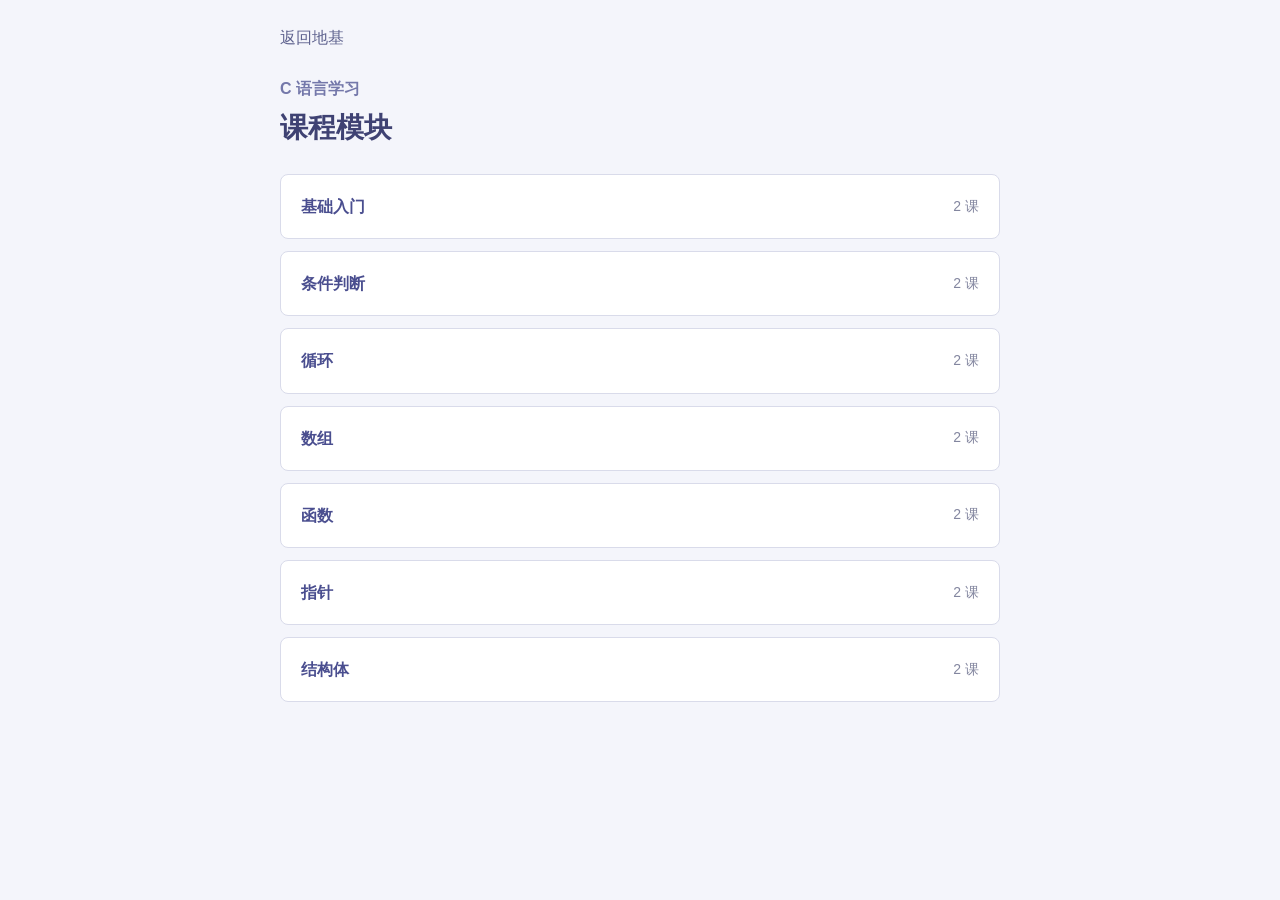
==== c.html @ ce39a5ab "学习打卡主页：C语言学习内容" ====
<!DOCTYPE html>
<html lang="zh-CN">
<head><meta charset="UTF-8"><meta name="viewport" content="width=device-width, initial-scale=1"><title>C语言学习</title><link rel="stylesheet" href="c.css"></head>
<body>
<a id="back-link" href="subject.html?name=%E5%9C%B0%E5%9F%BA">返回地基</a>
<header><p>C 语言学习</p><h1 id="page-title">课程模块</h1></header>
<main id="course-content"></main>
<script src="c-lessons.js"></script><script src="c.js"></script>
</body>
</html>
---- c.css ----
* { box-sizing: border-box; }
body { max-width: 760px; margin: 0 auto; padding: 24px 20px 48px; background: #f4f5fb; color: #33334d; font-family: "Microsoft YaHei", sans-serif; line-height: 1.7; }
#back-link { color: #5f638f; text-decoration: none; }
header p { margin: 24px 0 2px; color: #7478aa; font-weight: 600; }
h1 { margin: 0 0 22px; color: #3f4273; font-size: 28px; }
h2 { margin: 0 0 10px; color: #4a4e8f; font-size: 18px; }
#course-content { display: grid; gap: 12px; }
.course-card, .lesson-link, section { padding: 18px 20px; border: 1px solid #d9dbea; border-radius: 8px; background: #fff; }
.course-card { display: flex; justify-content: space-between; align-items: center; color: #4a4e8f; text-decoration: none; }
.course-card span { color: #83869f; font-size: 14px; }
.course-card:hover, .lesson-link:hover { border-color: #8a8dc7; background: #f0f0fa; }
.lesson-link { color: #3f4273; text-decoration: none; }
section p { margin: 0; }
pre { overflow-x: auto; margin: 0; padding: 16px; border-radius: 6px; background: #292b3e; color: #e7e8f5; }
code { font-family: Consolas, "Courier New", monospace; font-size: 14px; line-height: 1.6; }
body.dark-mode { background: #25263a; color: #e7e8f5; }
body.dark-mode h1, body.dark-mode h2 { color: #d5d6f2; }
body.dark-mode #back-link, body.dark-mode header p { color: #bfc1e8; }
body.dark-mode .course-card, body.dark-mode .lesson-link, body.dark-mode section { border-color: #505477; background: #303148; color: #e7e8f5; }
body.dark-mode .course-card:hover, body.dark-mode .lesson-link:hover { background: #3b3d5a; }
@media (max-width: 480px) { body { padding: 18px 14px 36px; } .course-card, .lesson-link, section { padding: 15px; } }
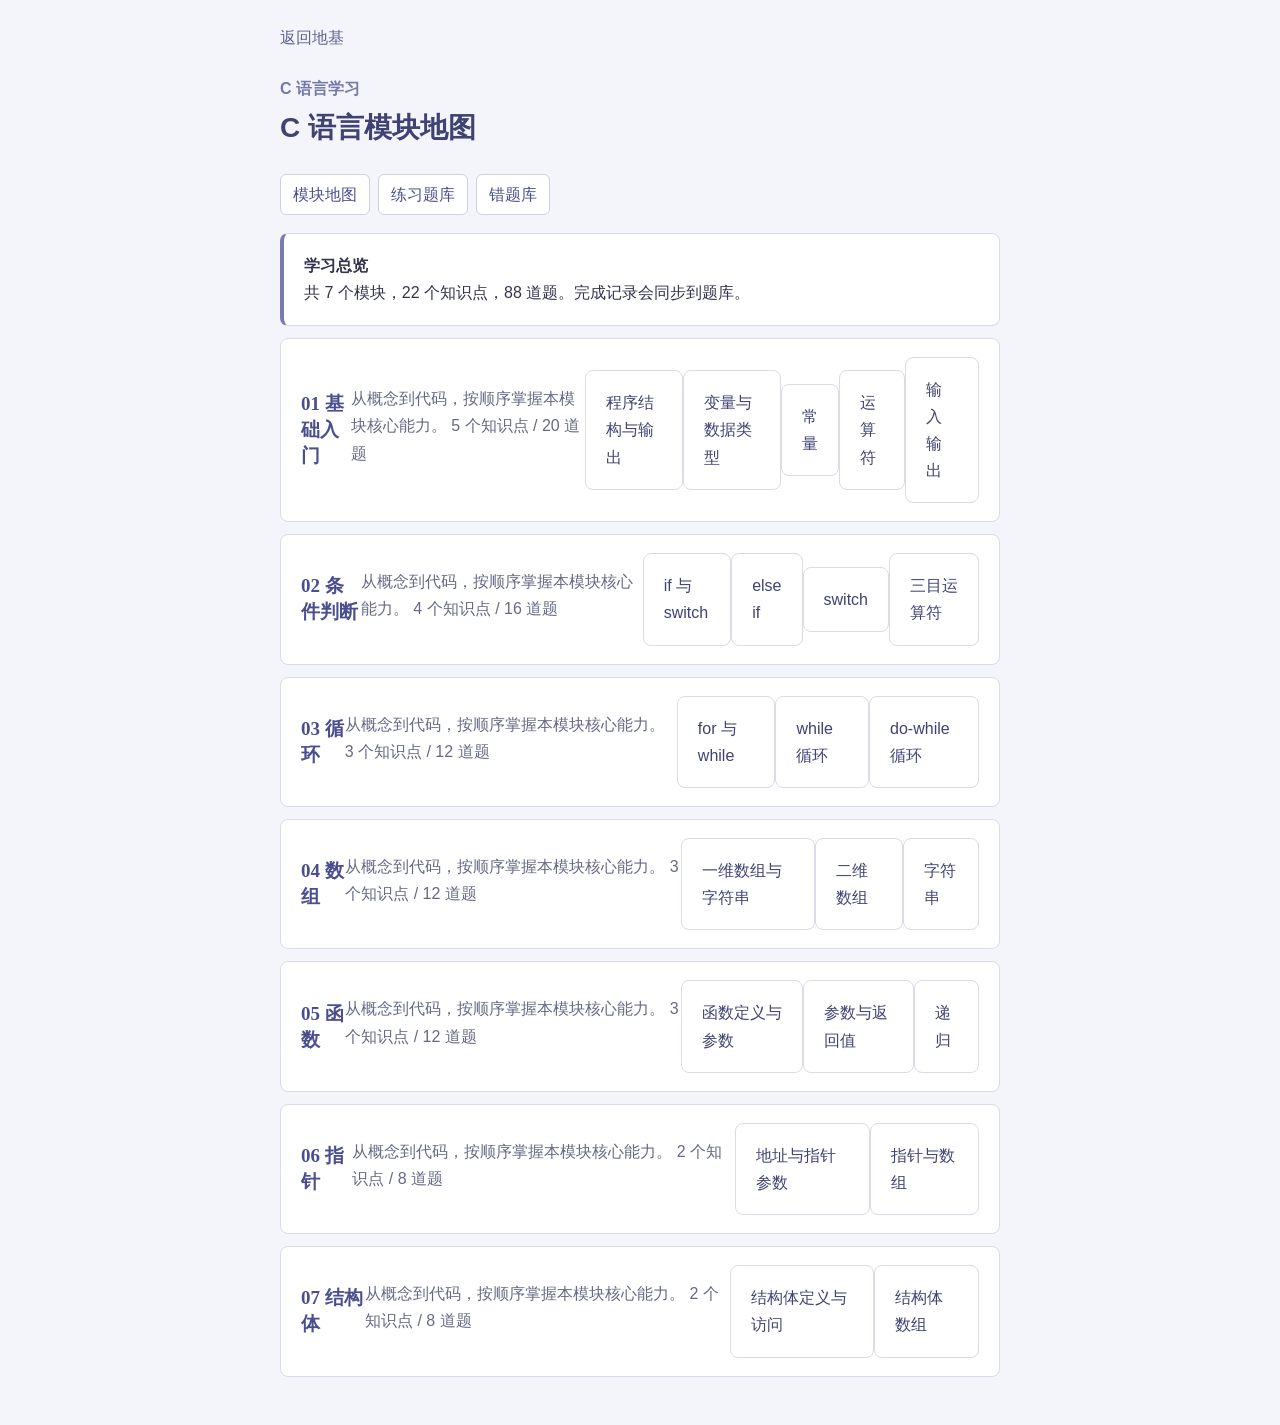
==== commit edcf0c61: "学习打卡主页：错题库按两步格式记" ====
--- a/c.html
+++ b/c.html
@@ -4,6 +4,7 @@
 <body>
 <a id="back-link" href="subject.html?name=%E5%9C%B0%E5%9F%BA">返回地基</a>
 <header><p>C 语言学习</p><h1 id="page-title">课程模块</h1></header>
+<nav class="c-nav"><a href="c.html">模块地图</a><a href="c.html?view=bank">练习题库</a><a href="c.html?view=errors">错题库</a></nav>
 <main id="course-content"></main>
 <script src="c-lessons.js"></script><script src="c.js"></script>
 </body>
--- a/c.css
+++ b/c.css
@@ -4,6 +4,24 @@
 header p { margin: 24px 0 2px; color: #7478aa; font-weight: 600; }
 h1 { margin: 0 0 22px; color: #3f4273; font-size: 28px; }
 h2 { margin: 0 0 10px; color: #4a4e8f; font-size: 18px; }
+.c-nav { display:flex; flex-wrap:wrap; gap:8px; margin: 0 0 18px; }
+.c-nav a { min-height:36px; padding:6px 12px; border:1px solid #cfd1e3; border-radius:6px; color:#4a4e8f; text-decoration:none; background:#fff; }
+.overview { border-left:4px solid #777bb0; }
+.course-card { display:block; }
+.course-card > a:first-child { display:block; color:#4a4e8f; font:600 19px Georgia,serif; text-decoration:none; }
+.course-card > p { margin:4px 0 12px; color:#666985; }
+.pitfalls { border-color:#d8aaa1; background:#fff8f6; }
+.pitfalls h2 { color:#a25d52; }
+.pitfalls p { margin:6px 0; color:#824c44; }
+.exercise button, section > button, .mistake-form button, .error-item button { min-height:36px; margin:8px 8px 0 0; padding:7px 12px; border:1px solid #777bb0; border-radius:5px; background:#ececf7; color:#454978; font:inherit; cursor:pointer; }
+.bank-search, select { min-height:38px; margin-bottom:12px; padding:7px 10px; border:1px solid #cfd1e3; border-radius:5px; background:#fff; color:#292b3e; font:inherit; }
+.bank-row { padding:10px 14px; border-bottom:1px solid #d9dbea; }
+.bank-row summary, .error-item summary { cursor:pointer; font-weight:600; color:#4a4e8f; }
+.mistake-form { display:grid; gap:10px; margin-top:12px; padding:14px; border:1px solid #d8aaa1; background:#fff8f6; }
+.mistake-form label { display:grid; gap:5px; color:#824c44; }
+.mistake-form textarea { min-height:70px; padding:8px; font:14px/1.5 Consolas,monospace; }
+.error-item { padding:12px; border-bottom:1px solid #d9dbea; }
+.error-item p { white-space:pre-line; }
 #course-content { display: grid; gap: 12px; }
 .course-card, .lesson-link, section { padding: 18px 20px; border: 1px solid #d9dbea; border-radius: 8px; background: #fff; }
 .course-card { display: flex; justify-content: space-between; align-items: center; color: #4a4e8f; text-decoration: none; }
@@ -13,9 +31,30 @@
 section p { margin: 0; }
 pre { overflow-x: auto; margin: 0; padding: 16px; border-radius: 6px; background: #292b3e; color: #e7e8f5; }
 code { font-family: Consolas, "Courier New", monospace; font-size: 14px; line-height: 1.6; }
+.example, .exercise { min-width: 0; }
+.exercise { margin-top: 12px; padding: 16px; border: 1px solid #e0e1ef; border-radius: 6px; background: #fafaff; }
+.exercise h3 { margin: 0 0 6px; color: #555a91; font-size: 16px; }
+.exercise p { margin: 0 0 12px; }
+.answer-box { display: block; width: 100%; min-height: 110px; resize: vertical; padding: 12px; border: 1px solid #cfd1e3; border-radius: 5px; background: #fff; color: #292b3e; font: 14px/1.6 Consolas, "Courier New", monospace; }
+.check-answer { margin-top: 10px; padding: 8px 14px; border: 1px solid #777bb0; border-radius: 5px; background: #ececf7; color: #454978; font: inherit; cursor: pointer; }
+.check-answer:hover { background: #dedff1; }
+.check-answer:disabled { cursor: default; opacity: .75; }
+.answer-reveal { margin-top: 12px; padding: 12px; border-left: 3px solid #777bb0; background: #f0f0fa; }
+.answer-reveal[hidden] { display: none; }
+.answer-reveal pre { white-space: pre-wrap; overflow-wrap: anywhere; }
+.answer-reveal p { margin: 10px 0 0; }
 body.dark-mode { background: #25263a; color: #e7e8f5; }
 body.dark-mode h1, body.dark-mode h2 { color: #d5d6f2; }
 body.dark-mode #back-link, body.dark-mode header p { color: #bfc1e8; }
 body.dark-mode .course-card, body.dark-mode .lesson-link, body.dark-mode section { border-color: #505477; background: #303148; color: #e7e8f5; }
 body.dark-mode .course-card:hover, body.dark-mode .lesson-link:hover { background: #3b3d5a; }
+body.dark-mode .exercise { border-color: #505477; background: #2b2d43; }
+body.dark-mode .exercise h3 { color: #d5d6f2; }
+body.dark-mode .answer-box { border-color: #666a91; background: #222437; color: #f0f0fa; }
+body.dark-mode .check-answer { border-color: #9599cf; background: #414365; color: #f0f0fa; }
+body.dark-mode .check-answer:hover, body.dark-mode .answer-reveal { background: #393b59; }
+body.dark-mode .c-nav a, body.dark-mode .bank-search, body.dark-mode select { border-color:#666a91; background:#303148; color:#f0f0fa; }
+body.dark-mode .course-card > a:first-child, body.dark-mode .c-nav a, body.dark-mode .bank-row summary, body.dark-mode .error-item summary { color:#d5d6f2; }
+body.dark-mode .pitfalls, body.dark-mode .mistake-form { border-color:#8b5f59; background:#3b2d32; }
+body.dark-mode .pitfalls p, body.dark-mode .mistake-form label { color:#efb8ad; }
 @media (max-width: 480px) { body { padding: 18px 14px 36px; } .course-card, .lesson-link, section { padding: 15px; } }
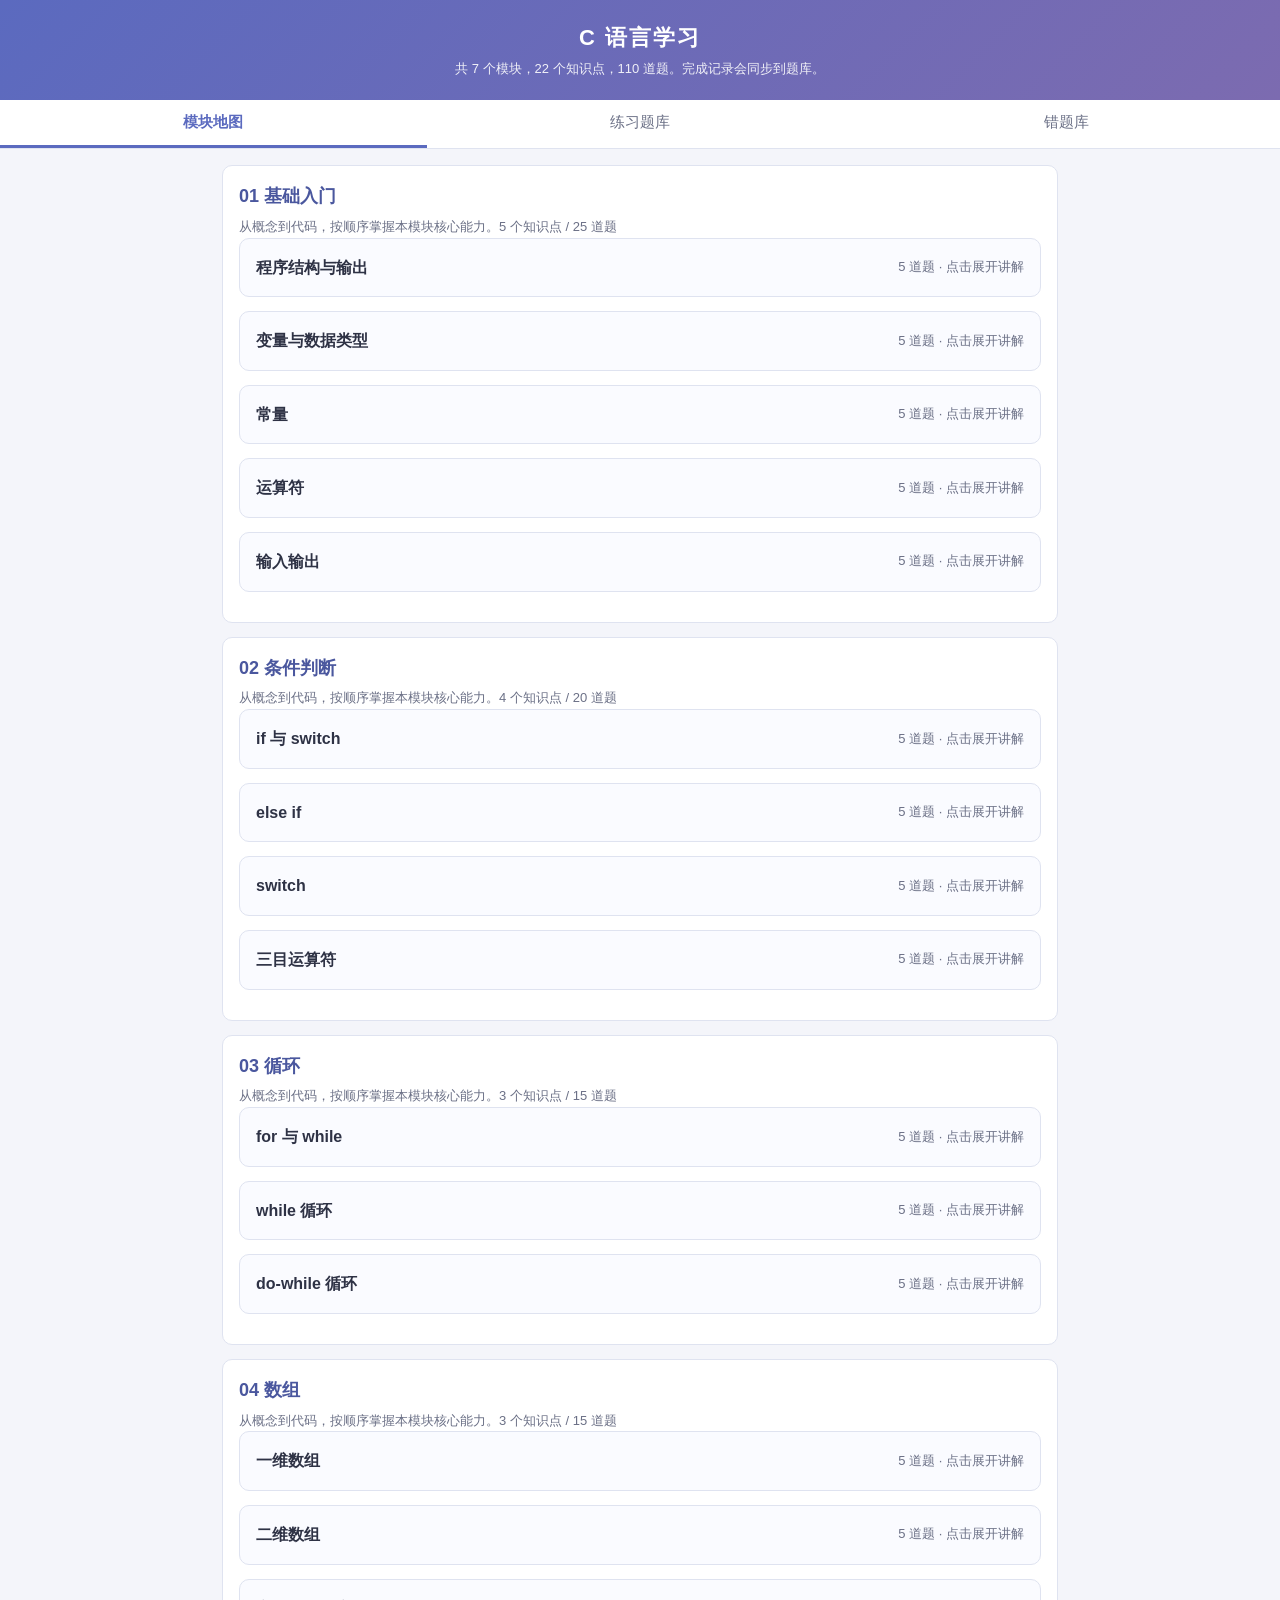
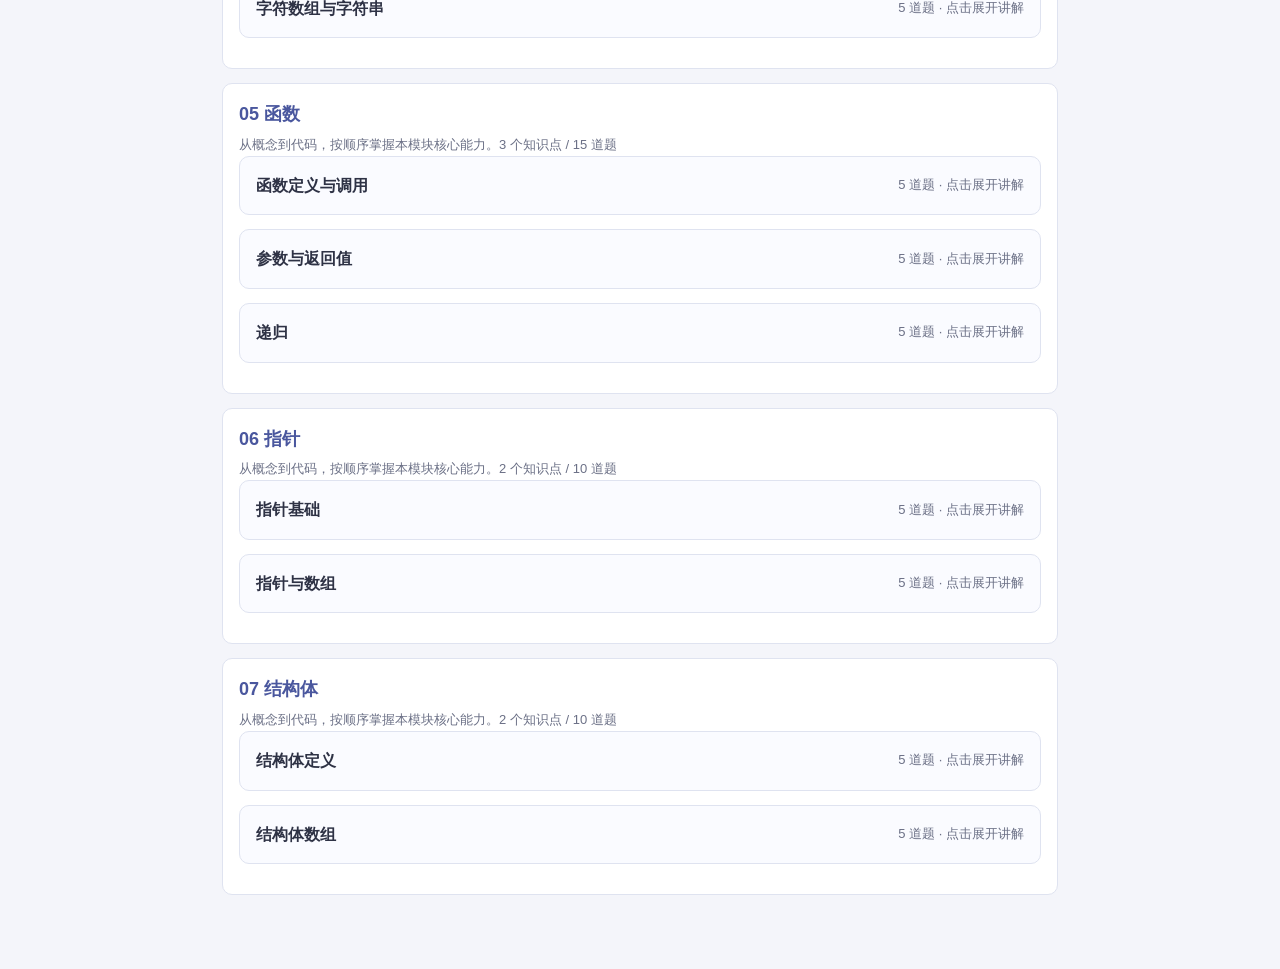
==== commit a1ea251c: "学习打卡主页：C语言学习页完整版（110道题）" ====
--- a/c.html
+++ b/c.html
@@ -1,11 +1,395 @@
 <!DOCTYPE html>
 <html lang="zh-CN">
-<head><meta charset="UTF-8"><meta name="viewport" content="width=device-width, initial-scale=1"><title>C语言学习</title><link rel="stylesheet" href="c.css"></head>
+<head>
+<meta charset="UTF-8">
+<meta name="viewport" content="width=device-width, initial-scale=1.0">
+<title>C 语言学习</title>
+<script src="c-lessons.js"></script>
+<style>
+  :root {
+    --primary: #5b6abf;
+    --primary-dark: #4a579e;
+    --primary-light: #e8eaf6;
+    --accent: #7c6bb0;
+    --bg: #f4f5fa;
+    --card: #ffffff;
+    --border: #dfe3f0;
+    --text: #2e3245;
+    --muted: #6b7086;
+    --green: #3f8f6b;
+    --amber: #b07f2e;
+    --red: #b05252;
+  }
+  * { box-sizing: border-box; margin: 0; padding: 0; }
+  body { font-family: -apple-system, "PingFang SC", "Microsoft YaHei", sans-serif; background: var(--bg); color: var(--text); line-height: 1.6; }
+  header { background: linear-gradient(135deg, #5b6abf, #7c6bb0); color: #fff; padding: 20px 16px; text-align: center; }
+  header h1 { font-size: 22px; letter-spacing: 2px; }
+  header p { font-size: 13px; opacity: 0.9; margin-top: 4px; }
+  nav.tabs { display: flex; background: var(--card); border-bottom: 1px solid var(--border); position: sticky; top: 0; z-index: 10; }
+  nav.tabs button { flex: 1; padding: 13px 4px; border: none; background: none; font-size: 15px; color: var(--muted); cursor: pointer; border-bottom: 3px solid transparent; }
+  nav.tabs button.active { color: var(--primary); border-bottom-color: var(--primary); font-weight: bold; }
+  main { max-width: 860px; margin: 0 auto; padding: 16px 12px 60px; }
+  .card { background: var(--card); border: 1px solid var(--border); border-radius: 10px; padding: 16px; margin-bottom: 14px; }
+  .card h2 { font-size: 18px; color: var(--primary-dark); margin-bottom: 6px; }
+  .card h3 { font-size: 16px; margin: 12px 0 6px; color: var(--text); }
+  .muted { color: var(--muted); font-size: 13px; }
+  .badge { display: inline-block; font-size: 12px; padding: 2px 8px; border-radius: 20px; margin-right: 6px; }
+  .badge.basic { background: #e3f2e9; color: var(--green); }
+  .badge.mid { background: #fbf1dd; color: var(--amber); }
+  .badge.hard { background: #fbe7e7; color: var(--red); }
+  .badge.src { background: var(--primary-light); color: var(--primary-dark); }
+  .badge.topic { background: #ede9f7; color: var(--accent); }
+  .btn { display: inline-block; padding: 8px 16px; border-radius: 8px; border: 1px solid var(--primary); background: var(--primary); color: #fff; font-size: 14px; cursor: pointer; margin: 4px 6px 4px 0; }
+  .btn:hover { background: var(--primary-dark); }
+  .btn.ghost { background: #fff; color: var(--primary); }
+  .btn.ghost:hover { background: var(--primary-light); }
+  .btn.danger { background: #fff; color: var(--red); border-color: var(--red); }
+  .btn.small { padding: 5px 10px; font-size: 13px; }
+  pre { background: #2e3245; color: #e8eaf6; padding: 12px; border-radius: 8px; overflow-x: auto; font-size: 13px; line-height: 1.5; margin: 8px 0; white-space: pre-wrap; word-break: break-word; }
+  pre.light { background: #f0f1f8; color: #2e3245; border: 1px solid var(--border); }
+  textarea { width: 100%; min-height: 110px; padding: 10px; border: 1px solid var(--border); border-radius: 8px; font-family: monospace; font-size: 13px; resize: vertical; }
+  input[type="text"], select { width: 100%; padding: 9px 10px; border: 1px solid var(--border); border-radius: 8px; font-size: 14px; margin: 4px 0 10px; }
+  label { font-size: 13px; color: var(--muted); display: block; margin-top: 8px; }
+  label b { color: var(--red); }
+  .toolbar { display: flex; flex-wrap: wrap; gap: 8px; margin-bottom: 14px; }
+  .toolbar select, .toolbar input[type="text"] { flex: 1; min-width: 120px; margin: 0; }
+  .topic-head { cursor: pointer; display: flex; justify-content: space-between; align-items: center; }
+  .topic-head:hover { color: var(--primary); }
+  .explain-sec { border-left: 3px solid var(--primary-light); padding: 4px 0 4px 12px; margin: 10px 0; }
+  .explain-sec h4 { font-size: 15px; color: var(--primary-dark); margin-bottom: 4px; }
+  .pitfall { background: #fdf6ec; border: 1px solid #f0dfbd; border-radius: 8px; padding: 10px; margin: 8px 0; }
+  .pitfall .note { font-size: 13px; color: #8a6d1f; margin-top: 6px; }
+  .answer-box { display: none; margin-top: 10px; }
+  .answer-box.open { display: block; }
+  .done-mark { color: var(--green); font-weight: bold; font-size: 13px; }
+  .modal-bg { position: fixed; inset: 0; background: rgba(30, 32, 50, 0.5); display: none; align-items: flex-start; justify-content: center; z-index: 50; overflow-y: auto; padding: 20px 10px; }
+  .modal-bg.open { display: flex; }
+  .modal { background: #fff; border-radius: 12px; padding: 20px; width: 100%; max-width: 640px; }
+  .modal h2 { font-size: 18px; margin-bottom: 10px; }
+  .stat { display: inline-block; background: var(--primary-light); color: var(--primary-dark); border-radius: 8px; padding: 6px 12px; font-size: 13px; margin: 0 6px 8px 0; }
+  details { margin: 8px 0; }
+  details summary { cursor: pointer; color: var(--primary); font-size: 14px; }
+  @media (max-width: 600px) {
+    header h1 { font-size: 19px; }
+    .card { padding: 12px; }
+    pre { font-size: 12px; }
+  }
+</style>
+</head>
 <body>
-<a id="back-link" href="subject.html?name=%E5%9C%B0%E5%9F%BA">返回地基</a>
-<header><p>C 语言学习</p><h1 id="page-title">课程模块</h1></header>
-<nav class="c-nav"><a href="c.html">模块地图</a><a href="c.html?view=bank">练习题库</a><a href="c.html?view=errors">错题库</a></nav>
-<main id="course-content"></main>
-<script src="c-lessons.js"></script><script src="c.js"></script>
+<header>
+  <h1>C 语言学习</h1>
+  <p id="overview"></p>
+</header>
+<nav class="tabs">
+  <button id="tab-map" class="active" onclick="switchTab('map')">模块地图</button>
+  <button id="tab-bank" onclick="switchTab('bank')">练习题库</button>
+  <button id="tab-errors" onclick="switchTab('errors')">错题库 <span id="err-count"></span></button>
+</nav>
+<main>
+  <section id="view-map"></section>
+  <section id="view-bank" style="display:none"></section>
+  <section id="view-errors" style="display:none"></section>
+</main>
+
+<div class="modal-bg" id="modal-bg">
+  <div class="modal" id="modal-box"></div>
+</div>
+
+<script>
+var DATA = window.C_LESSONS;
+var PROGRESS_KEY = "c-progress";
+var MISTAKES_KEY = "c-mistakes";
+
+function esc(s) {
+  return String(s == null ? "" : s).replace(/&/g, "&amp;").replace(/</g, "&lt;").replace(/>/g, "&gt;");
+}
+function loadProgress() {
+  try { return JSON.parse(localStorage.getItem(PROGRESS_KEY)) || {}; } catch (e) { return {}; }
+}
+function saveProgress(p) { localStorage.setItem(PROGRESS_KEY, JSON.stringify(p)); }
+function loadMistakes() {
+  try {
+    var raw = localStorage.getItem(MISTAKES_KEY);
+    if (raw) return JSON.parse(raw);
+  } catch (e) {}
+  var seed = JSON.parse(JSON.stringify(DATA.mistakes));
+  localStorage.setItem(MISTAKES_KEY, JSON.stringify(seed));
+  return seed;
+}
+function saveMistakes(list) { localStorage.setItem(MISTAKES_KEY, JSON.stringify(list)); }
+function levelBadge(level) {
+  var cls = level === "基础" ? "basic" : level === "进阶" ? "mid" : "hard";
+  return '<span class="badge ' + cls + '">' + esc(level) + '</span>';
+}
+function findTopic(topicId) {
+  for (var i = 0; i < DATA.modules.length; i++) {
+    var m = DATA.modules[i];
+    for (var j = 0; j < m.topics.length; j++) {
+      if (m.topics[j].id === topicId) return { module: m, topic: m.topics[j] };
+    }
+  }
+  return null;
+}
+function switchTab(tab) {
+  ["map", "bank", "errors"].forEach(function (t) {
+    document.getElementById("tab-" + t).classList.toggle("active", t === tab);
+    document.getElementById("view-" + t).style.display = t === tab ? "" : "none";
+  });
+  if (tab === "map") renderMap();
+  if (tab === "bank") renderBank();
+  if (tab === "errors") renderMistakes();
+}
+
+/* ---------- 模块地图 ---------- */
+function renderMap() {
+  var totalTopics = 0, totalProbs = 0;
+  DATA.modules.forEach(function (m) { totalTopics += m.topics.length; m.topics.forEach(function (t) { totalProbs += t.problems.length; }); });
+  document.getElementById("overview").textContent = "共 " + DATA.modules.length + " 个模块，" + totalTopics + " 个知识点，" + totalProbs + " 道题。完成记录会同步到题库。";
+  var html = "";
+  DATA.modules.forEach(function (m) {
+    html += '<div class="card"><h2>' + esc(m.num) + " " + esc(m.title) + '</h2><p class="muted">' + esc(m.desc) + "</p>";
+    m.topics.forEach(function (t) {
+      html += '<div class="card" style="background:#fafbff"><div class="topic-head" onclick="toggleTopic(\'' + t.id + '\')"><b>' + esc(t.title) + '</b><span class="muted">' + t.problems.length + ' 道题 · 点击展开讲解</span></div>';
+      html += '<div id="topic-' + t.id + '" style="display:none">';
+      html += "<h3>详细讲解</h3>";
+      t.explain.forEach(function (s) {
+        html += '<div class="explain-sec"><h4>' + esc(s.h) + "</h4><p>" + esc(s.b) + "</p>";
+        if (s.code) html += "<pre>" + esc(s.code) + "</pre>";
+        html += "</div>";
+      });
+      html += "<h3>易错点</h3>";
+      t.pitfalls.forEach(function (p) {
+        html += '<div class="pitfall"><div class="muted">错的写法</div><pre class="light">' + esc(p.wrong) + '</pre><div class="muted">对的写法</div><pre class="light">' + esc(p.correct) + '</pre><div class="note">' + esc(p.note) + "</div></div>";
+      });
+      html += "<h3>经典例题：" + esc(t.example.title) + "</h3><pre>" + esc(t.example.code) + "</pre><p>" + esc(t.example.analysis) + "</p>";
+      html += '<button class="btn" onclick="goToBank(\'' + t.id + '\')">去做这节的 5 道题</button>';
+      html += "</div></div>";
+    });
+    html += "</div>";
+  });
+  document.getElementById("view-map").innerHTML = html;
+}
+function toggleTopic(topicId) {
+  var el = document.getElementById("topic-" + topicId);
+  if (el) el.style.display = el.style.display === "none" ? "" : "none";
+}
+function goToBank(topicId) {
+  bankFilter.topic = topicId;
+  switchTab("bank");
+  var sel = document.getElementById("bank-topic");
+  if (sel) sel.value = topicId;
+  renderBank();
+}
+
+/* ---------- 练习题库 ---------- */
+var bankFilter = { topic: "all", level: "all", keyword: "" };
+function renderBank() {
+  var progress = loadProgress();
+  var html = '<div class="toolbar">'
+    + '<select id="bank-topic" onchange="bankFilter.topic=this.value;renderBank()"><option value="all">全部知识点</option>';
+  DATA.modules.forEach(function (m) {
+    m.topics.forEach(function (t) {
+      html += '<option value="' + t.id + '"' + (bankFilter.topic === t.id ? " selected" : "") + ">" + esc(m.title) + " · " + esc(t.title) + "</option>";
+    });
+  });
+  html += '</select>'
+    + '<select onchange="bankFilter.level=this.value;renderBank()">'
+    + '<option value="all"' + (bankFilter.level === "all" ? " selected" : "") + '>全部难度</option>'
+    + '<option value="基础"' + (bankFilter.level === "基础" ? " selected" : "") + '>基础</option>'
+    + '<option value="进阶"' + (bankFilter.level === "进阶" ? " selected" : "") + '>进阶</option>'
+    + '<option value="难题"' + (bankFilter.level === "难题" ? " selected" : "") + '>难题</option>'
+    + '</select>'
+    + '<input type="text" placeholder="按标题搜索" value="' + esc(bankFilter.keyword) + '" oninput="bankFilter.keyword=this.value;renderBankList()"></div>';
+  html += '<div id="bank-list"></div>';
+  document.getElementById("view-bank").innerHTML = html;
+  renderBankList();
+}
+function renderBankList() {
+  var progress = loadProgress();
+  var html = "";
+  var shown = 0;
+  DATA.modules.forEach(function (m) {
+    m.topics.forEach(function (t) {
+      if (bankFilter.topic !== "all" && bankFilter.topic !== t.id) return;
+      var list = t.problems.filter(function (p) {
+        if (bankFilter.level !== "all" && p.level !== bankFilter.level) return false;
+        if (bankFilter.keyword && p.title.indexOf(bankFilter.keyword) === -1 && p.statement.indexOf(bankFilter.keyword) === -1) return false;
+        return true;
+      });
+      if (!list.length) return;
+      html += '<div class="card"><h2>' + esc(m.title) + " · " + esc(t.title) + "</h2>";
+      html += '<button class="btn ghost small" onclick="toggleTopicBank(\'' + t.id + '\')">查看本节讲解 / 易错点 / 例题</button>';
+      html += '<div id="bank-topic-' + t.id + '" style="display:none">';
+      t.explain.forEach(function (s) {
+        html += '<div class="explain-sec"><h4>' + esc(s.h) + "</h4><p>" + esc(s.b) + "</p>";
+        if (s.code) html += "<pre>" + esc(s.code) + "</pre>";
+        html += "</div>";
+      });
+      html += "<h3>易错点</h3>";
+      t.pitfalls.forEach(function (p) {
+        html += '<div class="pitfall"><div class="muted">错的写法</div><pre class="light">' + esc(p.wrong) + '</pre><div class="muted">对的写法</div><pre class="light">' + esc(p.correct) + '</pre><div class="note">' + esc(p.note) + "</div></div>";
+      });
+      html += "<h3>经典例题：" + esc(t.example.title) + "</h3><pre>" + esc(t.example.code) + "</pre><p>" + esc(t.example.analysis) + "</p></div>";
+      list.forEach(function (p) {
+        shown++;
+        var done = progress[p.id] === "correct";
+        html += '<div class="card" style="background:#fafbff"><div><b>' + esc(p.title) + "</b> " + levelBadge(p.level) + '<span class="badge src">' + esc(p.source) + "</span>" + (done ? ' <span class="done-mark">✓ 已做对</span>' : "") + "</div>";
+        html += "<p><b>题面：</b>" + esc(p.statement) + "</p>";
+        html += '<p class="muted">输入说明：' + esc(p.input) + "<br>输出说明：" + esc(p.output) + "</p>";
+        html += "<p><b>输入/输出示例：</b></p><pre class=\"light\">示例输入：" + esc(p.sampleIn) + "\n示例输出：" + esc(p.sampleOut) + "</pre>";
+        html += "<details><summary>思路提示（点开显示）</summary><p>" + esc(p.hint) + "</p></details>";
+        html += '<label>在这里写代码…</label><textarea id="ans-' + p.id + '" placeholder="在这里写代码…"></textarea>';
+        html += '<button class="btn" onclick="toggleAnswer(\'' + p.id + '\')">自查</button>';
+        html += '<button class="btn ghost" onclick="markCorrect(\'' + p.id + '\')">我做对了</button>';
+        html += '<button class="btn danger" onclick="openMistakeForm(\'' + p.id + '\')">我做错了，记入错题库</button>';
+        html += '<div class="answer-box" id="answer-' + p.id + '"><h3>参考答案</h3><pre>' + esc(p.answer) + "</pre><h3>解析</h3><p>" + esc(p.analysis) + "</p></div>";
+        html += "</div>";
+      });
+      html += "</div>";
+    });
+  });
+  if (!shown) html = '<div class="card"><p class="muted">没有符合条件的题目，换个筛选试试。</p></div>';
+  var listEl = document.getElementById("bank-list");
+  if (listEl) listEl.innerHTML = html;
+}
+function toggleTopicBank(topicId) {
+  var el = document.getElementById("bank-topic-" + topicId);
+  if (el) el.style.display = el.style.display === "none" ? "" : "none";
+}
+function toggleAnswer(pid) {
+  var el = document.getElementById("answer-" + pid);
+  if (el) el.classList.toggle("open");
+}
+function markCorrect(pid) {
+  var p = loadProgress();
+  p[pid] = "correct";
+  saveProgress(p);
+  renderBankList();
+}
+function openMistakeForm(pid) {
+  var found = null, topicTitle = "";
+  DATA.modules.forEach(function (m) {
+    m.topics.forEach(function (t) {
+      t.problems.forEach(function (p) {
+        if (p.id === pid) { found = p; topicTitle = m.title + " · " + t.title; }
+      });
+    });
+  });
+  if (!found) return;
+  var myCode = "";
+  var ta = document.getElementById("ans-" + pid);
+  if (ta) myCode = ta.value;
+  openMistakeModal({
+    title: found.title,
+    topic: topicTitle,
+    error: "", understanding: "", detail: "",
+    myCode: myCode,
+    correctCode: found.answer
+  });
+}
+
+/* ---------- 错题库 ---------- */
+var mistakeFilter = "all";
+function renderMistakes() {
+  var list = loadMistakes();
+  var todo = list.filter(function (m) { return m.status !== "已掌握"; }).length;
+  document.getElementById("err-count").textContent = todo ? "(" + todo + ")" : "";
+  var html = '<div class="toolbar">'
+    + '<select onchange="mistakeFilter=this.value;renderMistakes()">'
+    + '<option value="all"' + (mistakeFilter === "all" ? " selected" : "") + '>全部</option>'
+    + '<option value="todo"' + (mistakeFilter === "todo" ? " selected" : "") + '>待复习</option>'
+    + '<option value="done"' + (mistakeFilter === "done" ? " selected" : "") + '>已掌握</option>'
+    + '</select>'
+    + '<button class="btn" onclick="openMistakeModal(null)">手动添加错题</button></div>';
+  var shown = 0;
+  list.forEach(function (m) {
+    if (mistakeFilter === "todo" && m.status === "已掌握") return;
+    if (mistakeFilter === "done" && m.status !== "已掌握") return;
+    shown++;
+    html += '<div class="card"><div class="topic-head" onclick="toggleMistake(\'' + m.id + '\')"><b>' + esc(m.title) + "</b><span class=\"muted\">" + esc(m.topic || "") + " · " + esc(m.date || "") + " · " + (m.status === "已掌握" ? "已掌握" : "待复习") + "</span></div>";
+    html += '<div id="mistake-' + m.id + '" style="display:none">';
+    html += "<p><b>错误本身：</b>" + esc(m.error) + "</p>";
+    html += "<p><b>背后没理解：</b>" + esc(m.understanding) + "</p>";
+    html += "<p><b>详细解析：</b>" + esc(m.detail) + "</p>";
+    html += '<h3>自己初次写的代码</h3><pre>' + esc(m.myCode) + "</pre>";
+    html += '<h3>完全正确的代码</h3><pre>' + esc(m.correctCode) + "</pre>";
+    html += '<button class="btn ghost small" onclick="markMastered(\'' + m.id + '\')">标为已掌握</button>';
+    html += '<button class="btn danger small" onclick="deleteMistake(\'' + m.id + '\')">删除</button>';
+    html += "</div></div>";
+  });
+  if (!shown) html += '<div class="card"><p class="muted">这里没有错题。做错题时点“我做错了，记入错题库”，或者点“手动添加错题”。</p></div>';
+  document.getElementById("view-errors").innerHTML = html;
+}
+function toggleMistake(id) {
+  var el = document.getElementById("mistake-" + id);
+  if (el) el.style.display = el.style.display === "none" ? "" : "none";
+}
+function markMastered(id) {
+  var list = loadMistakes();
+  list.forEach(function (m) { if (m.id === id) m.status = "已掌握"; });
+  saveMistakes(list);
+  renderMistakes();
+}
+function deleteMistake(id) {
+  if (!confirm("确定删除这道错题吗？")) return;
+  var list = loadMistakes().filter(function (m) { return m.id !== id; });
+  saveMistakes(list);
+  renderMistakes();
+}
+function openMistakeModal(prefill) {
+  var d = prefill || { title: "", topic: "", error: "", understanding: "", detail: "", myCode: "", correctCode: "" };
+  var html = "<h2>" + (prefill ? "记入错题库" : "手动添加错题") + "</h2>"
+    + '<p class="muted">三项分析加两段代码都要填，缺一项不能保存。以后每道新错题都按这个格式记。</p>'
+    + '<label>题目 <b>*</b></label><input type="text" id="mf-title" value="' + esc(d.title) + '">'
+    + '<label>所属知识点</label><input type="text" id="mf-topic" value="' + esc(d.topic) + '" placeholder="如：循环">'
+    + '<label>错误本身 <b>*</b></label><textarea id="mf-error" style="min-height:60px">' + esc(d.error) + "</textarea>"
+    + '<label>背后没理解什么 <b>*</b></label><textarea id="mf-understanding" style="min-height:60px">' + esc(d.understanding) + "</textarea>"
+    + '<label>详细解析 <b>*</b></label><textarea id="mf-detail" style="min-height:80px">' + esc(d.detail) + "</textarea>"
+    + '<label>自己初次写的代码 <b>*</b></label><textarea id="mf-mycode">' + esc(d.myCode) + "</textarea>"
+    + '<label>完全正确的代码 <b>*</b></label><textarea id="mf-correct">' + esc(d.correctCode) + "</textarea>"
+    + '<p class="muted" id="mf-tip"></p>'
+    + '<button class="btn" onclick="saveMistakeForm()">保存到错题库</button>'
+    + '<button class="btn ghost" onclick="closeModal()">取消</button>';
+  document.getElementById("modal-box").innerHTML = html;
+  document.getElementById("modal-bg").classList.add("open");
+}
+function saveMistakeForm() {
+  var v = function (id) { return document.getElementById(id).value.trim(); };
+  var title = v("mf-title"), topic = v("mf-topic"), error = v("mf-error"),
+      understanding = v("mf-understanding"), detail = v("mf-detail"),
+      myCode = v("mf-mycode"), correctCode = v("mf-correct");
+  var missing = [];
+  if (!title) missing.push("题目");
+  if (!error) missing.push("错误本身");
+  if (!understanding) missing.push("背后没理解什么");
+  if (!detail) missing.push("详细解析");
+  if (!myCode) missing.push("自己初次写的代码");
+  if (!correctCode) missing.push("完全正确的代码");
+  if (missing.length) {
+    document.getElementById("mf-tip").textContent = "还缺这些没填：" + missing.join("、") + "，填完才能保存。";
+    return;
+  }
+  var list = loadMistakes();
+  list.unshift({
+    id: "user-" + Date.now(),
+    title: title, topic: topic || "手动添加",
+    date: new Date().toISOString().slice(0, 10),
+    status: "待复习",
+    error: error, understanding: understanding, detail: detail,
+    myCode: myCode, correctCode: correctCode
+  });
+  saveMistakes(list);
+  closeModal();
+  switchTab("errors");
+}
+function closeModal() { document.getElementById("modal-bg").classList.remove("open"); }
+document.getElementById("modal-bg").addEventListener("click", function (e) {
+  if (e.target === this) closeModal();
+});
+
+/* ---------- 初始化 ---------- */
+renderMap();
+</script>
 </body>
 </html>
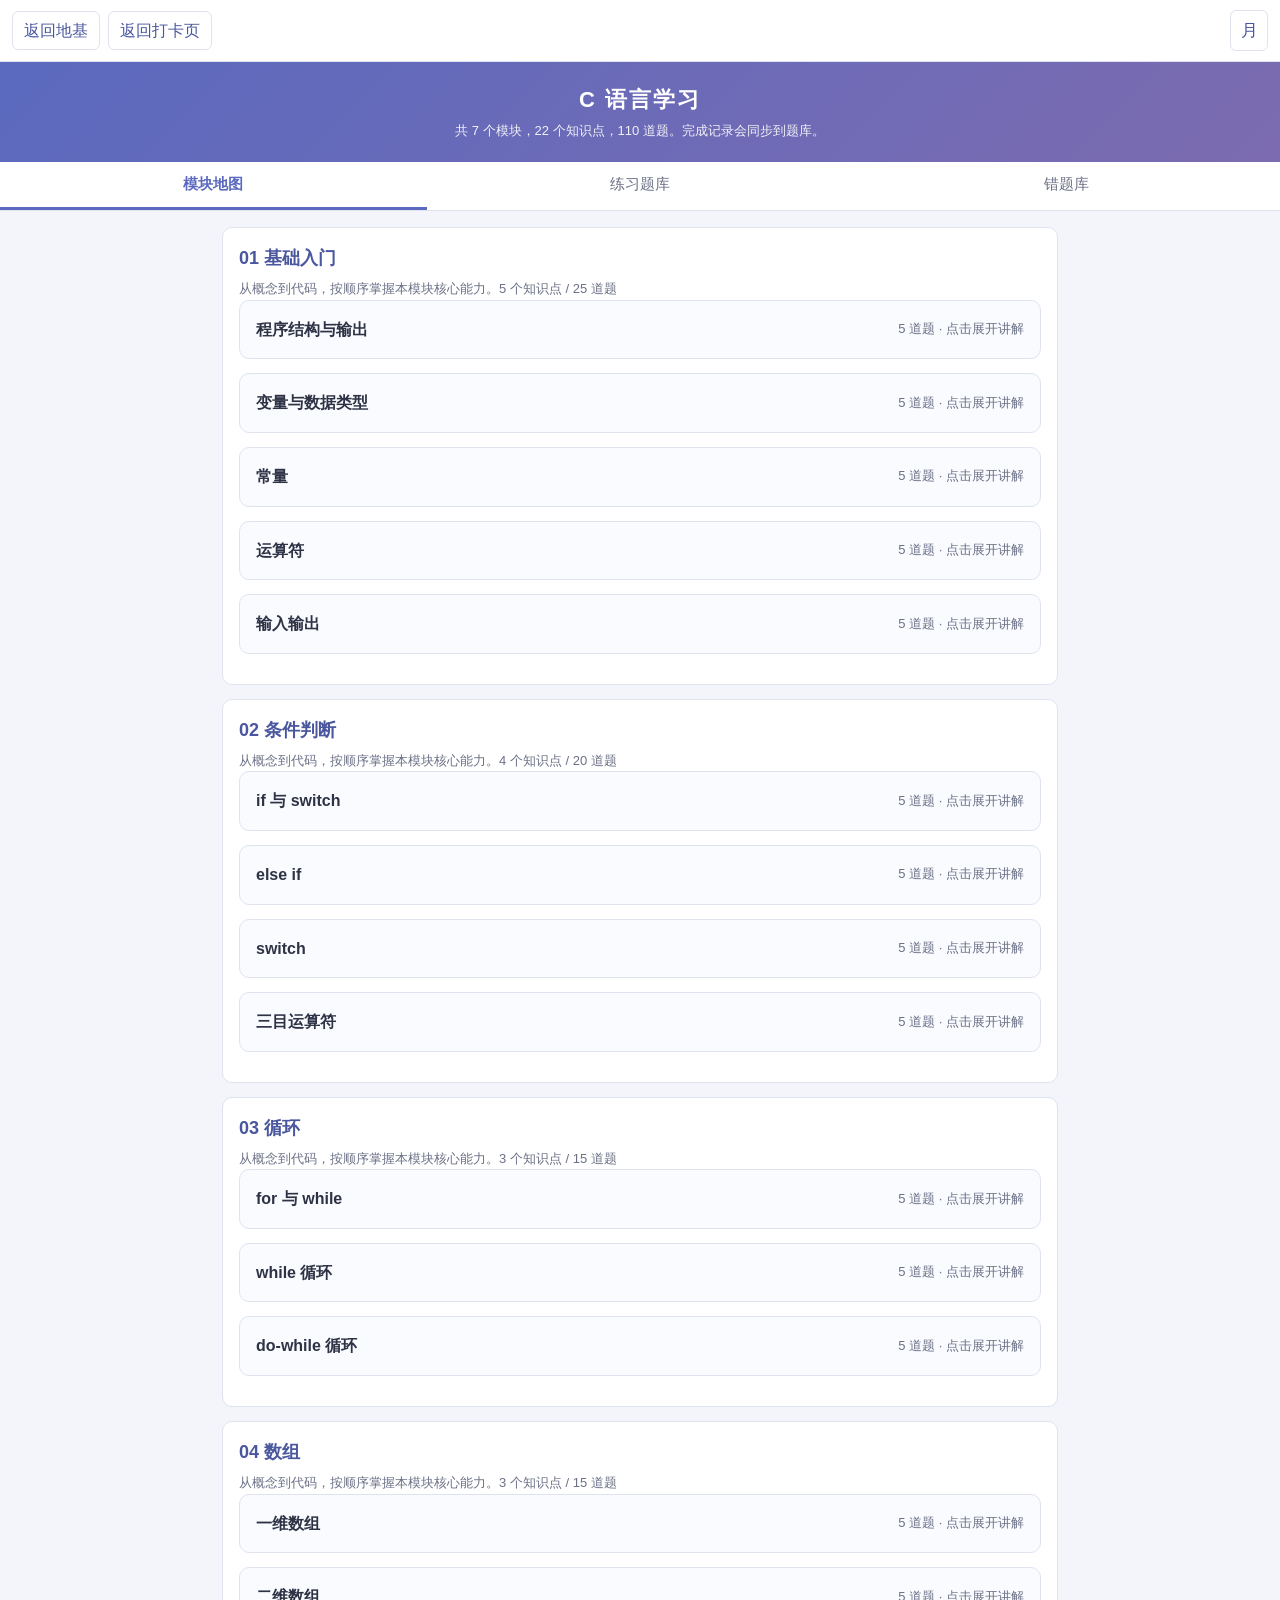
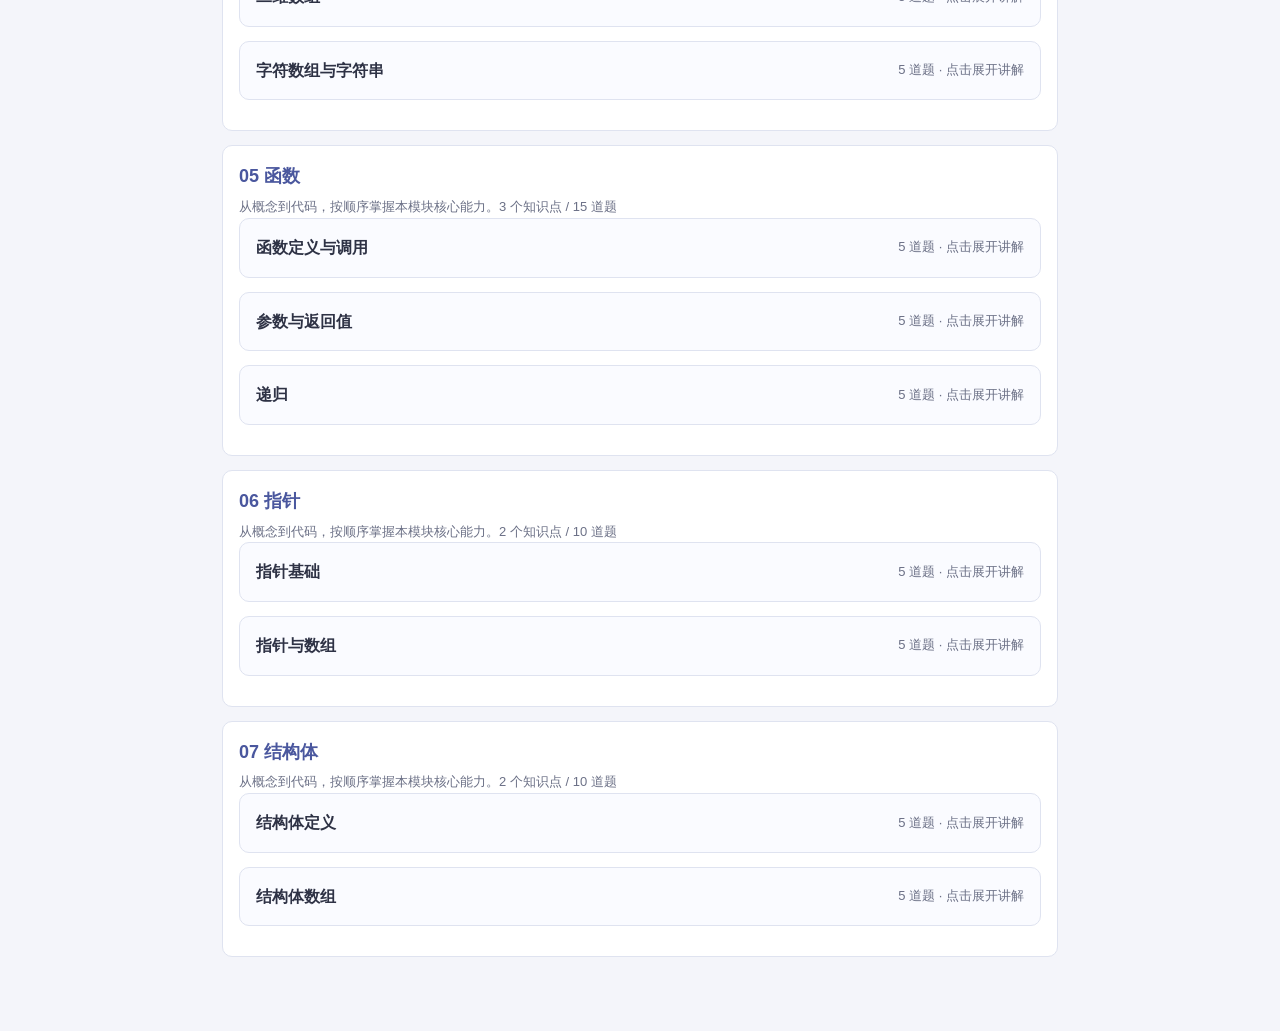
==== commit 3476f601: "学习打卡主页：并入完整版C语言学习页" ====
--- a/c.html
+++ b/c.html
@@ -22,6 +22,9 @@
   }
   * { box-sizing: border-box; margin: 0; padding: 0; }
   body { font-family: -apple-system, "PingFang SC", "Microsoft YaHei", sans-serif; background: var(--bg); color: var(--text); line-height: 1.6; }
+  .app-bar { display: flex; align-items: center; gap: 8px; padding: 10px 12px; background: var(--card); border-bottom: 1px solid var(--border); }
+  .app-bar a, .theme-toggle { min-height: 36px; display: inline-flex; align-items: center; padding: 6px 11px; border: 1px solid var(--border); border-radius: 6px; background: var(--card); color: var(--primary-dark); text-decoration: none; font: inherit; cursor: pointer; }
+  .theme-toggle { width: 38px; justify-content: center; margin-left: auto; font-size: 17px; }
   header { background: linear-gradient(135deg, #5b6abf, #7c6bb0); color: #fff; padding: 20px 16px; text-align: center; }
   header h1 { font-size: 22px; letter-spacing: 2px; }
   header p { font-size: 13px; opacity: 0.9; margin-top: 4px; }
@@ -69,6 +72,11 @@
   .stat { display: inline-block; background: var(--primary-light); color: var(--primary-dark); border-radius: 8px; padding: 6px 12px; font-size: 13px; margin: 0 6px 8px 0; }
   details { margin: 8px 0; }
   details summary { cursor: pointer; color: var(--primary); font-size: 14px; }
+  body.dark-mode { --bg: #25263a; --card: #303148; --border: #505477; --text: #e7e8f5; --muted: #b8bad2; --primary: #aeb3e6; --primary-dark: #d5d6f2; --primary-light: #414365; }
+  body.dark-mode .btn.ghost, body.dark-mode .btn.danger, body.dark-mode input, body.dark-mode select, body.dark-mode textarea { background: #25263a; color: #e7e8f5; }
+  body.dark-mode .card[style] { background: #2b2d43 !important; }
+  body.dark-mode pre.light { background: #25263a; color: #e7e8f5; }
+  body.dark-mode .modal { background: var(--card); }
   @media (max-width: 600px) {
     header h1 { font-size: 19px; }
     .card { padding: 12px; }
@@ -77,6 +85,11 @@
 </style>
 </head>
 <body>
+<div class="app-bar" aria-label="页面导航">
+  <a href="subject.html?name=%E5%9C%B0%E5%9F%BA">返回地基</a>
+  <a href="index.html">返回打卡页</a>
+  <button class="theme-toggle" id="theme-toggle" type="button" aria-label="切换深色模式" title="切换深色模式">月</button>
+</div>
 <header>
   <h1>C 语言学习</h1>
   <p id="overview"></p>
@@ -98,6 +111,20 @@
 
 <script>
 var DATA = window.C_LESSONS;
+var darkMode = localStorage.getItem('theme-preference') === 'dark';
+var themeToggle = document.getElementById('theme-toggle');
+function applyTheme() {
+  document.body.classList.toggle('dark-mode', darkMode);
+  themeToggle.textContent = darkMode ? '日' : '月';
+  themeToggle.setAttribute('aria-label', darkMode ? '切换浅色模式' : '切换深色模式');
+  themeToggle.title = darkMode ? '切换浅色模式' : '切换深色模式';
+}
+themeToggle.addEventListener('click', function () {
+  darkMode = !darkMode;
+  localStorage.setItem('theme-preference', darkMode ? 'dark' : 'light');
+  applyTheme();
+});
+applyTheme();
 var PROGRESS_KEY = "c-progress";
 var MISTAKES_KEY = "c-mistakes";
 
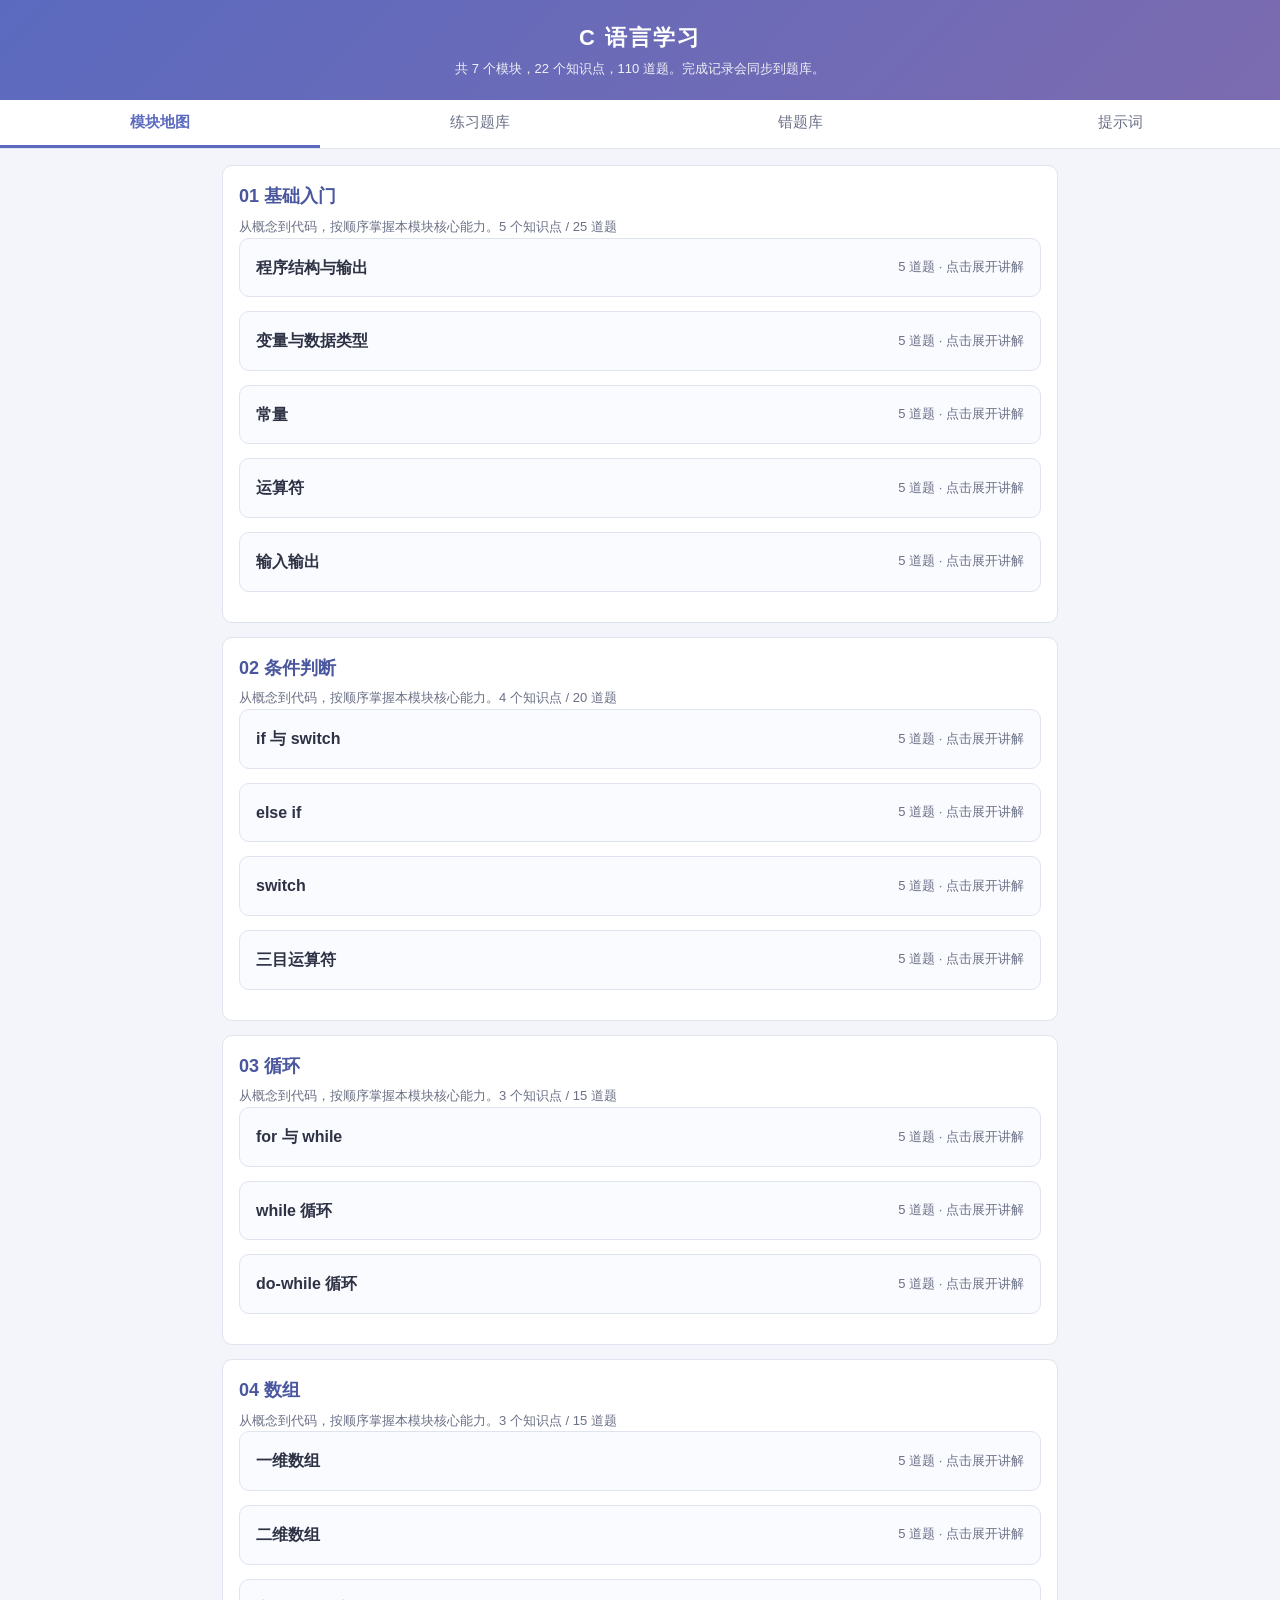
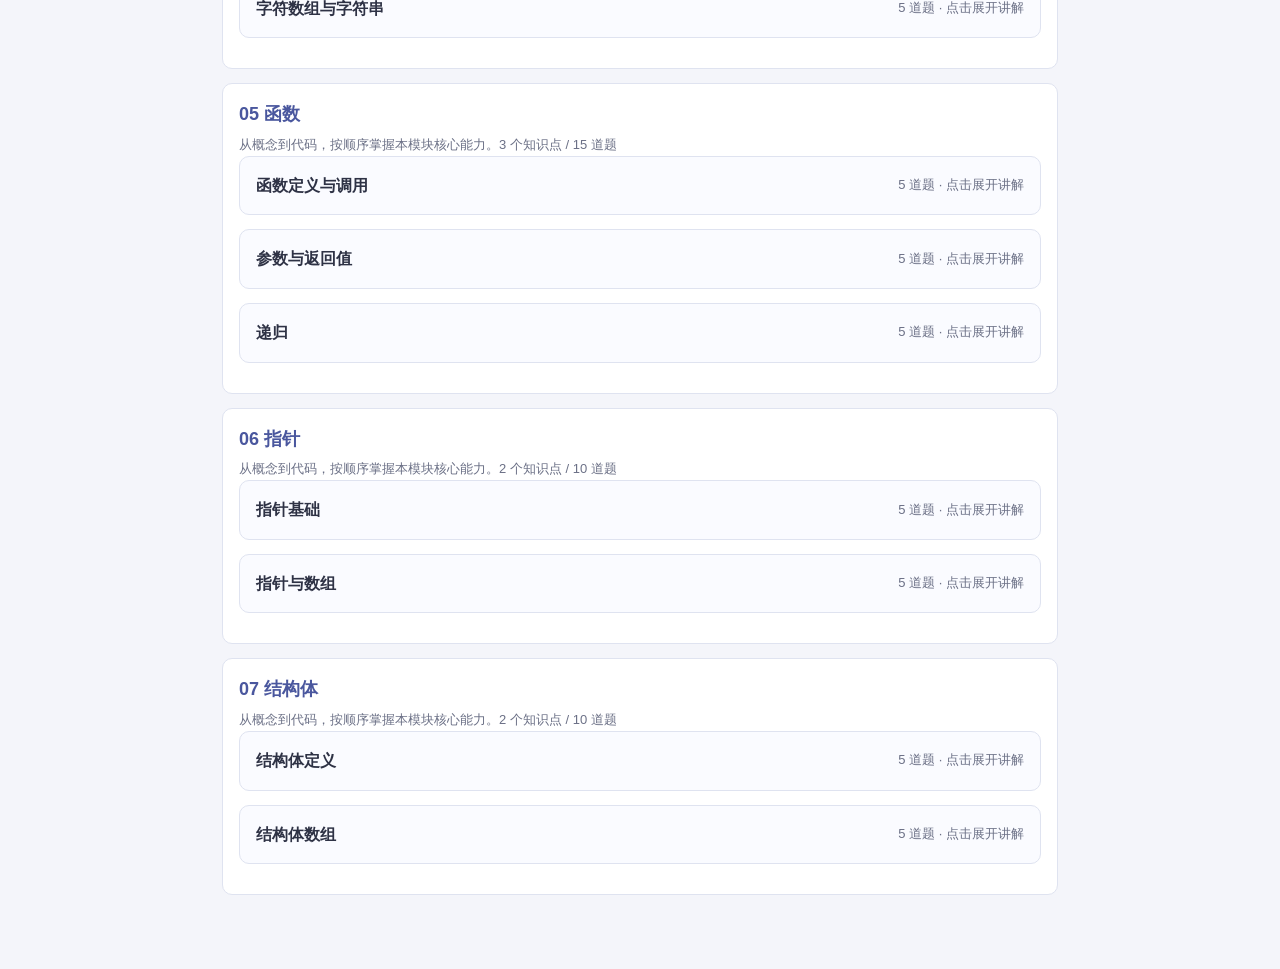
==== commit 7412c2e5: "学习打卡主页：C语言学习页详细版（讲解按Word文档补全+提示词页签）" ====
--- a/c.html
+++ b/c.html
@@ -22,9 +22,6 @@
   }
   * { box-sizing: border-box; margin: 0; padding: 0; }
   body { font-family: -apple-system, "PingFang SC", "Microsoft YaHei", sans-serif; background: var(--bg); color: var(--text); line-height: 1.6; }
-  .app-bar { display: flex; align-items: center; gap: 8px; padding: 10px 12px; background: var(--card); border-bottom: 1px solid var(--border); }
-  .app-bar a, .theme-toggle { min-height: 36px; display: inline-flex; align-items: center; padding: 6px 11px; border: 1px solid var(--border); border-radius: 6px; background: var(--card); color: var(--primary-dark); text-decoration: none; font: inherit; cursor: pointer; }
-  .theme-toggle { width: 38px; justify-content: center; margin-left: auto; font-size: 17px; }
   header { background: linear-gradient(135deg, #5b6abf, #7c6bb0); color: #fff; padding: 20px 16px; text-align: center; }
   header h1 { font-size: 22px; letter-spacing: 2px; }
   header p { font-size: 13px; opacity: 0.9; margin-top: 4px; }
@@ -72,11 +69,6 @@
   .stat { display: inline-block; background: var(--primary-light); color: var(--primary-dark); border-radius: 8px; padding: 6px 12px; font-size: 13px; margin: 0 6px 8px 0; }
   details { margin: 8px 0; }
   details summary { cursor: pointer; color: var(--primary); font-size: 14px; }
-  body.dark-mode { --bg: #25263a; --card: #303148; --border: #505477; --text: #e7e8f5; --muted: #b8bad2; --primary: #aeb3e6; --primary-dark: #d5d6f2; --primary-light: #414365; }
-  body.dark-mode .btn.ghost, body.dark-mode .btn.danger, body.dark-mode input, body.dark-mode select, body.dark-mode textarea { background: #25263a; color: #e7e8f5; }
-  body.dark-mode .card[style] { background: #2b2d43 !important; }
-  body.dark-mode pre.light { background: #25263a; color: #e7e8f5; }
-  body.dark-mode .modal { background: var(--card); }
   @media (max-width: 600px) {
     header h1 { font-size: 19px; }
     .card { padding: 12px; }
@@ -85,11 +77,6 @@
 </style>
 </head>
 <body>
-<div class="app-bar" aria-label="页面导航">
-  <a href="subject.html?name=%E5%9C%B0%E5%9F%BA">返回地基</a>
-  <a href="index.html">返回打卡页</a>
-  <button class="theme-toggle" id="theme-toggle" type="button" aria-label="切换深色模式" title="切换深色模式">月</button>
-</div>
 <header>
   <h1>C 语言学习</h1>
   <p id="overview"></p>
@@ -98,11 +85,13 @@
   <button id="tab-map" class="active" onclick="switchTab('map')">模块地图</button>
   <button id="tab-bank" onclick="switchTab('bank')">练习题库</button>
   <button id="tab-errors" onclick="switchTab('errors')">错题库 <span id="err-count"></span></button>
+  <button id="tab-prompt" onclick="switchTab('prompt')">提示词</button>
 </nav>
 <main>
   <section id="view-map"></section>
   <section id="view-bank" style="display:none"></section>
   <section id="view-errors" style="display:none"></section>
+  <section id="view-prompt" style="display:none"></section>
 </main>
 
 <div class="modal-bg" id="modal-bg">
@@ -111,20 +100,6 @@
 
 <script>
 var DATA = window.C_LESSONS;
-var darkMode = localStorage.getItem('theme-preference') === 'dark';
-var themeToggle = document.getElementById('theme-toggle');
-function applyTheme() {
-  document.body.classList.toggle('dark-mode', darkMode);
-  themeToggle.textContent = darkMode ? '日' : '月';
-  themeToggle.setAttribute('aria-label', darkMode ? '切换浅色模式' : '切换深色模式');
-  themeToggle.title = darkMode ? '切换浅色模式' : '切换深色模式';
-}
-themeToggle.addEventListener('click', function () {
-  darkMode = !darkMode;
-  localStorage.setItem('theme-preference', darkMode ? 'dark' : 'light');
-  applyTheme();
-});
-applyTheme();
 var PROGRESS_KEY = "c-progress";
 var MISTAKES_KEY = "c-mistakes";
 
@@ -159,13 +134,14 @@
   return null;
 }
 function switchTab(tab) {
-  ["map", "bank", "errors"].forEach(function (t) {
+  ["map", "bank", "errors", "prompt"].forEach(function (t) {
     document.getElementById("tab-" + t).classList.toggle("active", t === tab);
     document.getElementById("view-" + t).style.display = t === tab ? "" : "none";
   });
   if (tab === "map") renderMap();
   if (tab === "bank") renderBank();
   if (tab === "errors") renderMistakes();
+  if (tab === "prompt") renderPrompt();
 }
 
 /* ---------- 模块地图 ---------- */
@@ -415,6 +391,46 @@
   if (e.target === this) closeModal();
 });
 
+/* ---------- 提示词 ---------- */
+var PROMPT_TEXT = [
+"请按下面的规格，在学习打卡主页项目里做一个完整的 C 语言学习页面（c.html + c-lessons.js），内容照《C 语言学习》Word 文档，不要自己简化、不要缩写讲解：",
+"",
+"一共 7 个模块：基础入门、条件判断、循环、数组、函数、指针、结构体。每个模块下面是知识点，一共 22 个知识点。每个知识点点进去显示四部分：",
+"1. 详细讲解：按文档里写的讲，不要缩成一句话；每节分小节讲，每节有标题、详细文字（多句、分步骤讲清楚）、配套代码；执行过程一步一步列出来，变量每轮怎么变要写清楚。",
+"2. 易错点：单独一块列出来，文档里每个知识点的易错点都要有；每条写清错的写法、对的写法和为什么错，优先覆盖用户真实错过的点。",
+"3. 经典例题：带完整代码和解析。",
+"4. 练习题库：每个知识点 5 道题（基础 2 道、进阶 2 道、难题 1 道），一共 110 道题。每道题有题面、输入说明、输出说明、输入/输出示例、思路提示、参考答案、解析、难度、题源；难题要综合多个知识点。每道题有一个写代码的答题框和一个“自查”按钮，点一下显示这道题的参考答案和解析；还有“我做对了”和“我做错了，记入错题库”两个按钮。AI 判分现在不做，等后端和第一次 API 调用跑通后再加，自查先对参考答案。",
+"",
+"另外单独做一个错题库页面：先把已有的 7 道真实错题放进去，每道写清三项：错误本身是什么、背后还没理解什么、详细解析；还要显示自己初次写的代码（在上面）和完全正确的代码（在下面）。页面上能手动添加错题，添加时三项分析和两段代码都是必填，缺一项不能保存。错题存在 localStorage，刷新不丢。",
+"",
+"数据只用 localStorage 的 c-progress 和 c-mistakes 这两个 key，别动主页已有的 localStorage key（checkin、custom-tasks、task-priorities、checkin-history 等），别弄坏主页面的其他功能。",
+"",
+"页面从主页面点“地基”里的“C语言”进入，页面上有返回按钮。低饱和蓝紫配色，代码用等宽字体，代码块深色底。",
+"",
+"做完测一下：点 C语言进学习页，7 个模块、22 个知识点都在；随机点 3 个知识点，讲解、易错点、例题、练习题都显示完整；随机点 2 道题的自查按钮，能看到参考答案；错题库里 7 道错题都在，新增一道错题刷新后还在。测完提交并推送到 GitHub，提交信息写“学习打卡主页：C语言学习内容完整版”，推失败就先放本地，等网络好了再推。"
+].join("\n");
+function renderPrompt() {
+  var html = '<div class="card"><h2>给 Codex 的提示词</h2>'
+    + '<p class="muted">下面这一整段直接复制，发给 Codex，就能在学习打卡主页项目里按这个页面的规格做出 C 语言学习页面。</p>'
+    + '<button class="btn" onclick="copyPrompt()">复制提示词</button> <span class="muted" id="prompt-tip"></span>'
+    + '<pre class="light" style="white-space:pre-wrap">' + esc(PROMPT_TEXT) + "</pre></div>";
+  document.getElementById("view-prompt").innerHTML = html;
+}
+function copyPrompt() {
+  var done = function () { var t = document.getElementById("prompt-tip"); if (t) t.textContent = "已复制，去 Codex 粘贴就行。"; };
+  if (navigator.clipboard && navigator.clipboard.writeText) {
+    navigator.clipboard.writeText(PROMPT_TEXT).then(done, function () { fallbackCopy(); });
+  } else { fallbackCopy(); }
+  function fallbackCopy() {
+    var ta = document.createElement("textarea");
+    ta.value = PROMPT_TEXT;
+    document.body.appendChild(ta);
+    ta.select();
+    try { document.execCommand("copy"); done(); } catch (e) {}
+    document.body.removeChild(ta);
+  }
+}
+
 /* ---------- 初始化 ---------- */
 renderMap();
 </script>
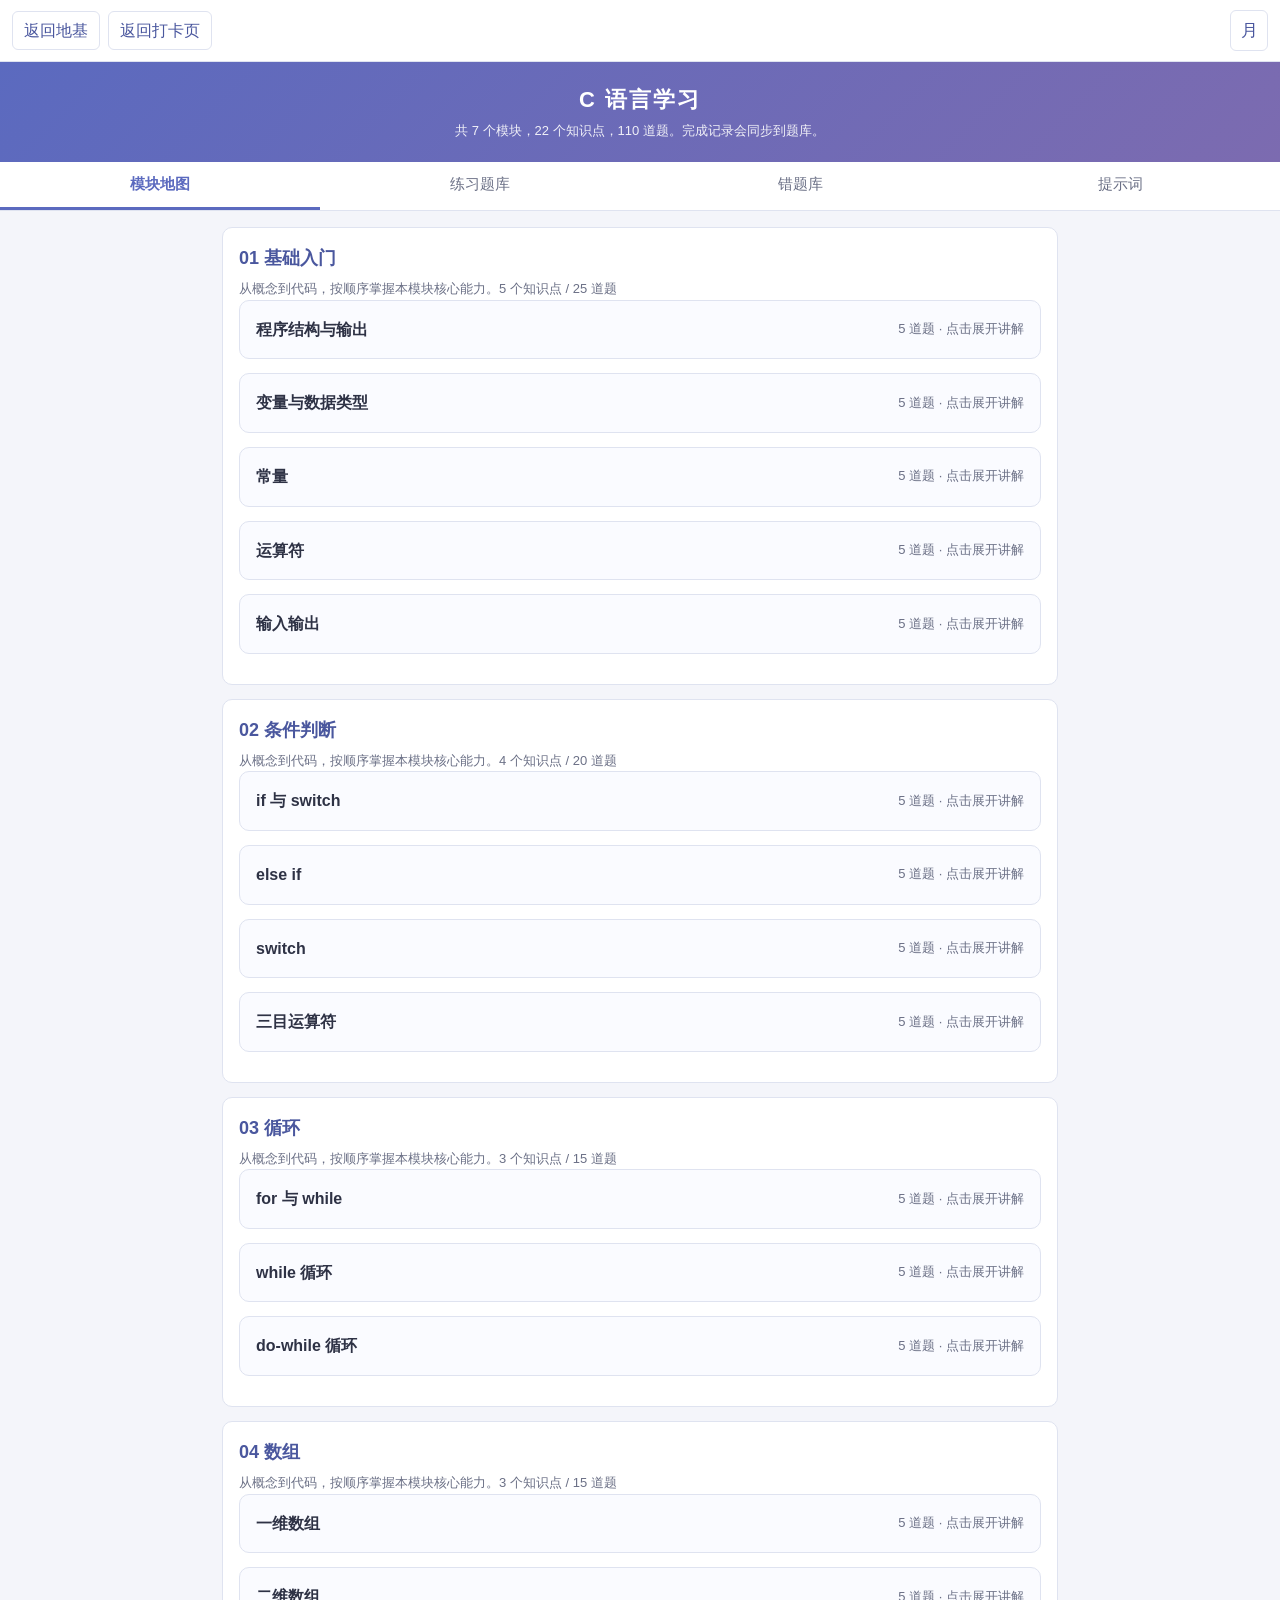
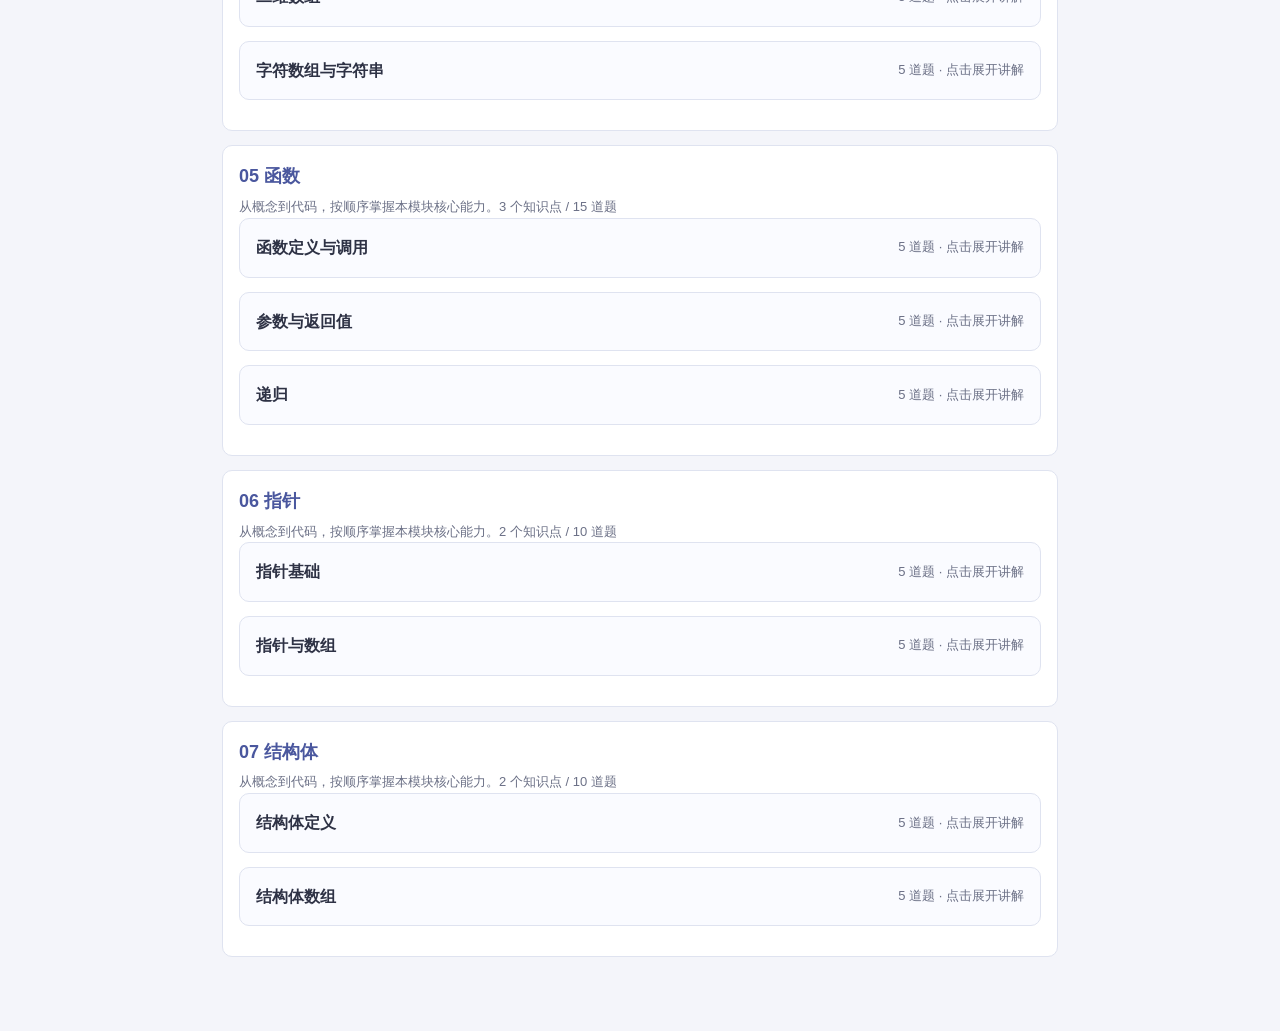
==== commit 985ae6fd: "学习打卡主页：整合C语言详细版和提示词" ====
--- a/c.html
+++ b/c.html
@@ -22,6 +22,9 @@
   }
   * { box-sizing: border-box; margin: 0; padding: 0; }
   body { font-family: -apple-system, "PingFang SC", "Microsoft YaHei", sans-serif; background: var(--bg); color: var(--text); line-height: 1.6; }
+  .app-bar { display: flex; align-items: center; gap: 8px; padding: 10px 12px; background: var(--card); border-bottom: 1px solid var(--border); }
+  .app-bar a, .theme-toggle { min-height: 36px; display: inline-flex; align-items: center; padding: 6px 11px; border: 1px solid var(--border); border-radius: 6px; background: var(--card); color: var(--primary-dark); text-decoration: none; font: inherit; cursor: pointer; }
+  .theme-toggle { width: 38px; justify-content: center; margin-left: auto; font-size: 17px; }
   header { background: linear-gradient(135deg, #5b6abf, #7c6bb0); color: #fff; padding: 20px 16px; text-align: center; }
   header h1 { font-size: 22px; letter-spacing: 2px; }
   header p { font-size: 13px; opacity: 0.9; margin-top: 4px; }
@@ -69,6 +72,11 @@
   .stat { display: inline-block; background: var(--primary-light); color: var(--primary-dark); border-radius: 8px; padding: 6px 12px; font-size: 13px; margin: 0 6px 8px 0; }
   details { margin: 8px 0; }
   details summary { cursor: pointer; color: var(--primary); font-size: 14px; }
+  body.dark-mode { --bg: #25263a; --card: #303148; --border: #505477; --text: #e7e8f5; --muted: #b8bad2; --primary: #aeb3e6; --primary-dark: #d5d6f2; --primary-light: #414365; }
+  body.dark-mode .btn.ghost, body.dark-mode .btn.danger, body.dark-mode input, body.dark-mode select, body.dark-mode textarea { background: #25263a; color: #e7e8f5; }
+  body.dark-mode .card[style] { background: #2b2d43 !important; }
+  body.dark-mode pre.light { background: #25263a; color: #e7e8f5; }
+  body.dark-mode .modal { background: var(--card); }
   @media (max-width: 600px) {
     header h1 { font-size: 19px; }
     .card { padding: 12px; }
@@ -77,6 +85,11 @@
 </style>
 </head>
 <body>
+<div class="app-bar" aria-label="页面导航">
+  <a href="subject.html?name=%E5%9C%B0%E5%9F%BA">返回地基</a>
+  <a href="index.html">返回打卡页</a>
+  <button class="theme-toggle" id="theme-toggle" type="button" aria-label="切换深色模式" title="切换深色模式">月</button>
+</div>
 <header>
   <h1>C 语言学习</h1>
   <p id="overview"></p>
@@ -102,6 +115,20 @@
 var DATA = window.C_LESSONS;
 var PROGRESS_KEY = "c-progress";
 var MISTAKES_KEY = "c-mistakes";
+var darkMode = localStorage.getItem('theme-preference') === 'dark';
+var themeToggle = document.getElementById('theme-toggle');
+function applyTheme() {
+  document.body.classList.toggle('dark-mode', darkMode);
+  themeToggle.textContent = darkMode ? '日' : '月';
+  themeToggle.setAttribute('aria-label', darkMode ? '切换浅色模式' : '切换深色模式');
+  themeToggle.title = darkMode ? '切换浅色模式' : '切换深色模式';
+}
+themeToggle.addEventListener('click', function () {
+  darkMode = !darkMode;
+  localStorage.setItem('theme-preference', darkMode ? 'dark' : 'light');
+  applyTheme();
+});
+applyTheme();
 
 function esc(s) {
   return String(s == null ? "" : s).replace(/&/g, "&amp;").replace(/</g, "&lt;").replace(/>/g, "&gt;");
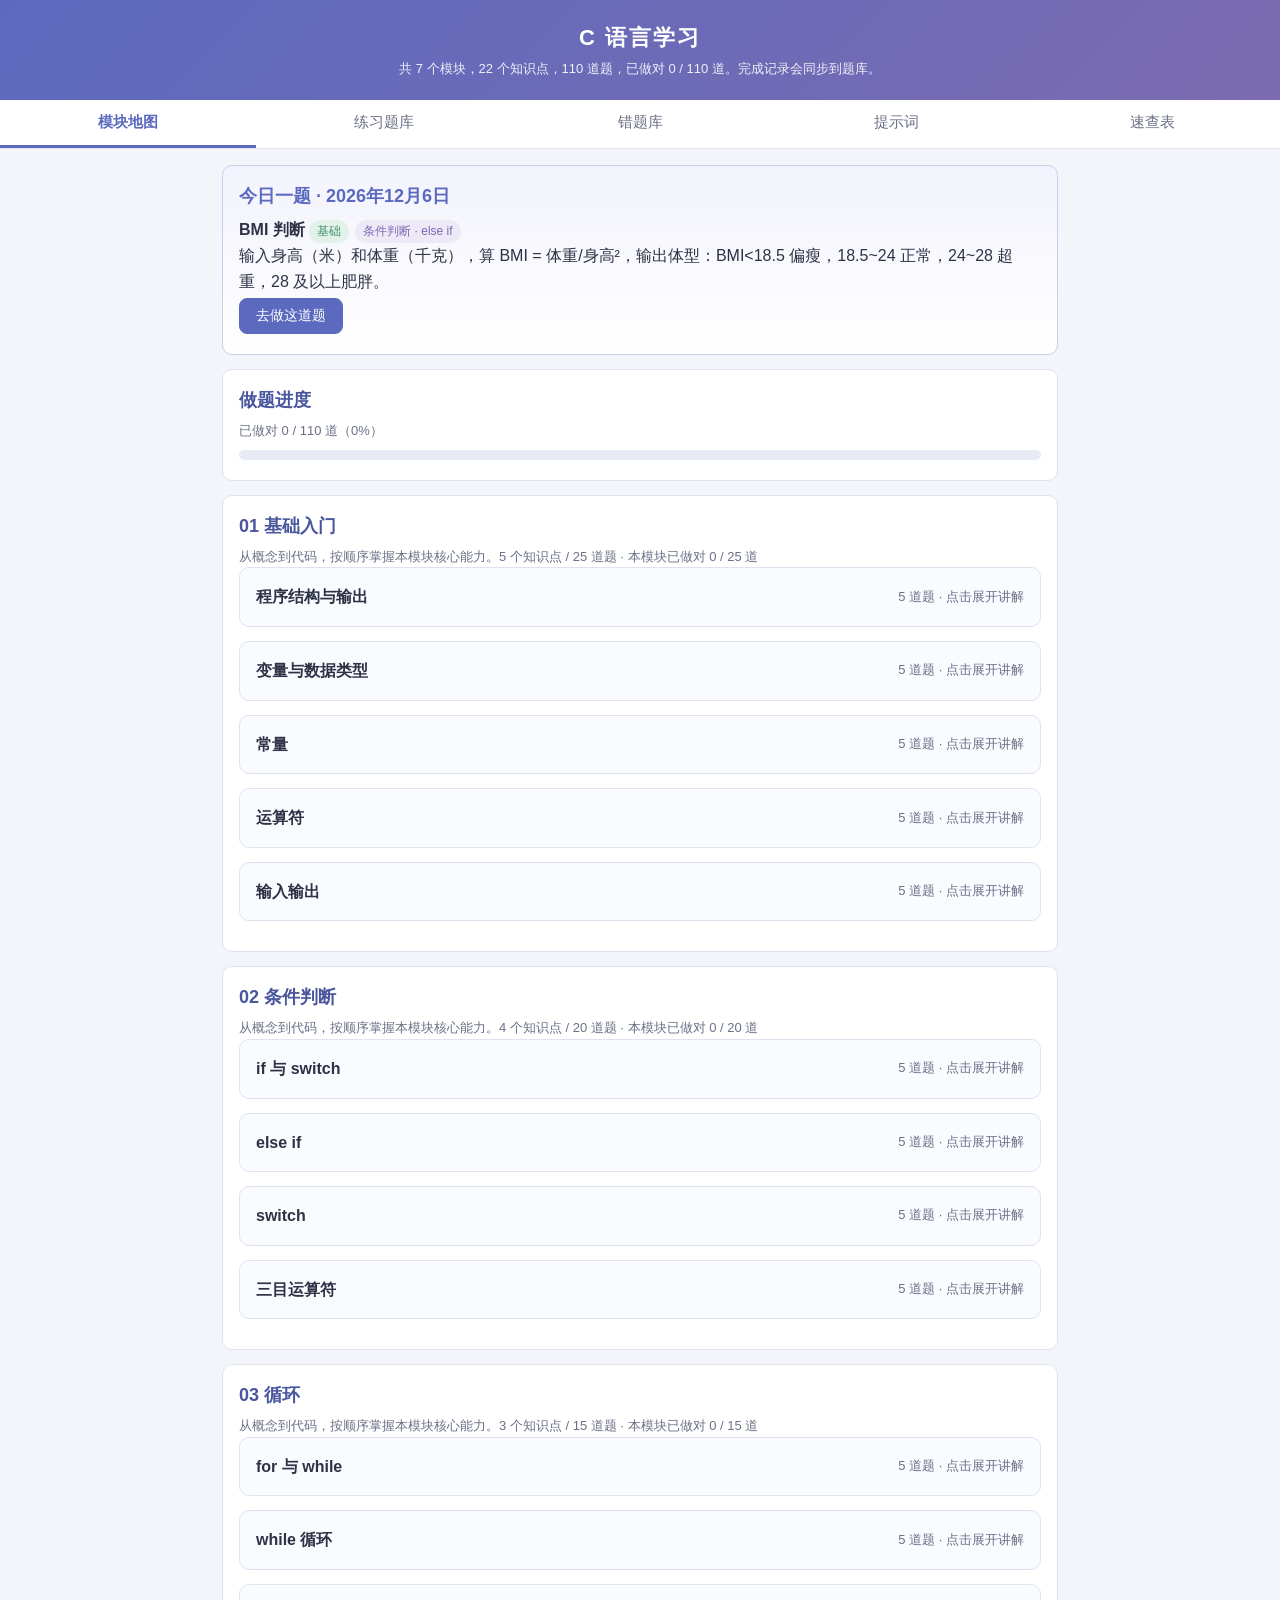
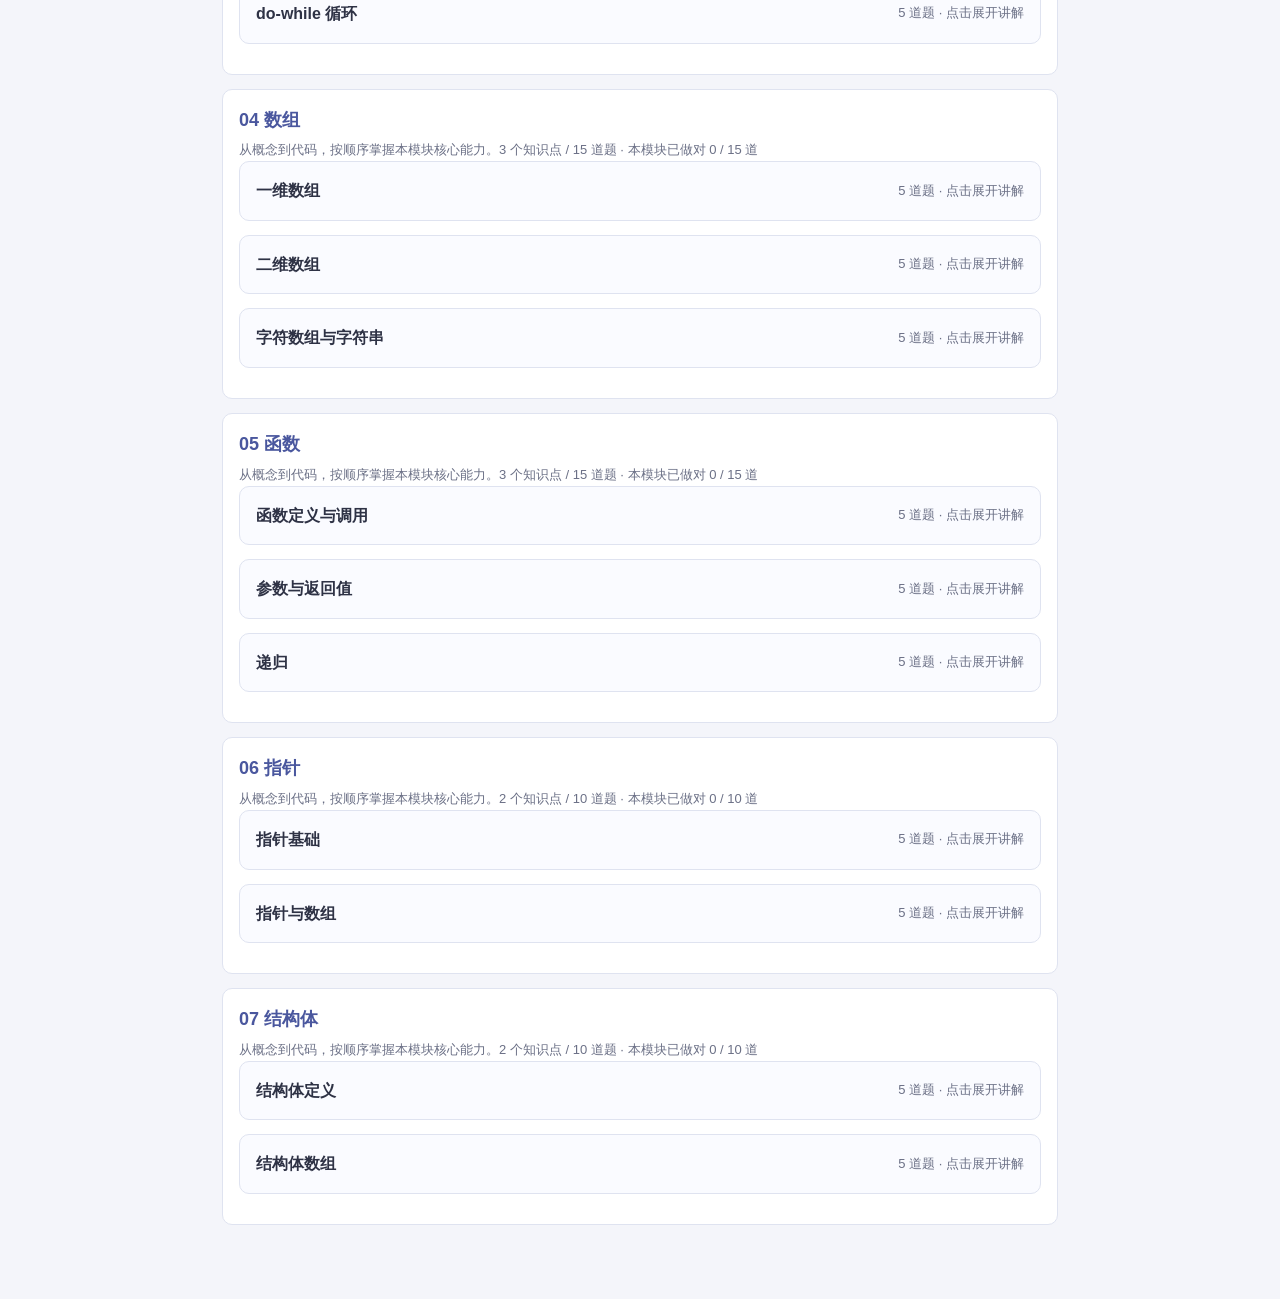
==== commit c9b6402c: "学习打卡主页：C语言学习页加进度统计+错题复习提醒+速查表+每日一题" ====
--- a/c.html
+++ b/c.html
@@ -22,9 +22,6 @@
   }
   * { box-sizing: border-box; margin: 0; padding: 0; }
   body { font-family: -apple-system, "PingFang SC", "Microsoft YaHei", sans-serif; background: var(--bg); color: var(--text); line-height: 1.6; }
-  .app-bar { display: flex; align-items: center; gap: 8px; padding: 10px 12px; background: var(--card); border-bottom: 1px solid var(--border); }
-  .app-bar a, .theme-toggle { min-height: 36px; display: inline-flex; align-items: center; padding: 6px 11px; border: 1px solid var(--border); border-radius: 6px; background: var(--card); color: var(--primary-dark); text-decoration: none; font: inherit; cursor: pointer; }
-  .theme-toggle { width: 38px; justify-content: center; margin-left: auto; font-size: 17px; }
   header { background: linear-gradient(135deg, #5b6abf, #7c6bb0); color: #fff; padding: 20px 16px; text-align: center; }
   header h1 { font-size: 22px; letter-spacing: 2px; }
   header p { font-size: 13px; opacity: 0.9; margin-top: 4px; }
@@ -70,13 +67,18 @@
   .modal { background: #fff; border-radius: 12px; padding: 20px; width: 100%; max-width: 640px; }
   .modal h2 { font-size: 18px; margin-bottom: 10px; }
   .stat { display: inline-block; background: var(--primary-light); color: var(--primary-dark); border-radius: 8px; padding: 6px 12px; font-size: 13px; margin: 0 6px 8px 0; }
+  .pbar { height: 10px; background: var(--primary-light); border-radius: 6px; overflow: hidden; margin: 8px 0 4px; }
+  .pbar > i { display: block; height: 100%; background: linear-gradient(90deg, #5b6abf, #7c6bb0); border-radius: 6px; }
+  .daily-card { border: 1px solid #c9cfea; background: linear-gradient(180deg, #f2f3fc, #ffffff); }
+  .daily-card h2 { color: var(--primary); }
+  .cheat-sec { margin-bottom: 20px; }
+  .cheat-sec code { font-family: monospace; background: #f0f1f8; padding: 0 4px; border-radius: 4px; }
+  table.cheat { width: 100%; border-collapse: collapse; font-size: 13px; margin: 8px 0; }
+  table.cheat th, table.cheat td { border: 1px solid var(--border); padding: 6px 8px; text-align: left; vertical-align: top; }
+  table.cheat th { background: var(--primary-light); color: var(--primary-dark); }
+  table.cheat td code { font-family: monospace; background: #f0f1f8; padding: 0 4px; border-radius: 4px; }
   details { margin: 8px 0; }
   details summary { cursor: pointer; color: var(--primary); font-size: 14px; }
-  body.dark-mode { --bg: #25263a; --card: #303148; --border: #505477; --text: #e7e8f5; --muted: #b8bad2; --primary: #aeb3e6; --primary-dark: #d5d6f2; --primary-light: #414365; }
-  body.dark-mode .btn.ghost, body.dark-mode .btn.danger, body.dark-mode input, body.dark-mode select, body.dark-mode textarea { background: #25263a; color: #e7e8f5; }
-  body.dark-mode .card[style] { background: #2b2d43 !important; }
-  body.dark-mode pre.light { background: #25263a; color: #e7e8f5; }
-  body.dark-mode .modal { background: var(--card); }
   @media (max-width: 600px) {
     header h1 { font-size: 19px; }
     .card { padding: 12px; }
@@ -85,11 +87,6 @@
 </style>
 </head>
 <body>
-<div class="app-bar" aria-label="页面导航">
-  <a href="subject.html?name=%E5%9C%B0%E5%9F%BA">返回地基</a>
-  <a href="index.html">返回打卡页</a>
-  <button class="theme-toggle" id="theme-toggle" type="button" aria-label="切换深色模式" title="切换深色模式">月</button>
-</div>
 <header>
   <h1>C 语言学习</h1>
   <p id="overview"></p>
@@ -99,12 +96,14 @@
   <button id="tab-bank" onclick="switchTab('bank')">练习题库</button>
   <button id="tab-errors" onclick="switchTab('errors')">错题库 <span id="err-count"></span></button>
   <button id="tab-prompt" onclick="switchTab('prompt')">提示词</button>
+  <button id="tab-cheat" onclick="switchTab('cheat')">速查表</button>
 </nav>
 <main>
   <section id="view-map"></section>
   <section id="view-bank" style="display:none"></section>
   <section id="view-errors" style="display:none"></section>
   <section id="view-prompt" style="display:none"></section>
+  <section id="view-cheat" style="display:none"></section>
 </main>
 
 <div class="modal-bg" id="modal-bg">
@@ -115,20 +114,6 @@
 var DATA = window.C_LESSONS;
 var PROGRESS_KEY = "c-progress";
 var MISTAKES_KEY = "c-mistakes";
-var darkMode = localStorage.getItem('theme-preference') === 'dark';
-var themeToggle = document.getElementById('theme-toggle');
-function applyTheme() {
-  document.body.classList.toggle('dark-mode', darkMode);
-  themeToggle.textContent = darkMode ? '日' : '月';
-  themeToggle.setAttribute('aria-label', darkMode ? '切换浅色模式' : '切换深色模式');
-  themeToggle.title = darkMode ? '切换浅色模式' : '切换深色模式';
-}
-themeToggle.addEventListener('click', function () {
-  darkMode = !darkMode;
-  localStorage.setItem('theme-preference', darkMode ? 'dark' : 'light');
-  applyTheme();
-});
-applyTheme();
 
 function esc(s) {
   return String(s == null ? "" : s).replace(/&/g, "&amp;").replace(/</g, "&lt;").replace(/>/g, "&gt;");
@@ -161,7 +146,7 @@
   return null;
 }
 function switchTab(tab) {
-  ["map", "bank", "errors", "prompt"].forEach(function (t) {
+  ["map", "bank", "errors", "prompt", "cheat"].forEach(function (t) {
     document.getElementById("tab-" + t).classList.toggle("active", t === tab);
     document.getElementById("view-" + t).style.display = t === tab ? "" : "none";
   });
@@ -169,16 +154,22 @@
   if (tab === "bank") renderBank();
   if (tab === "errors") renderMistakes();
   if (tab === "prompt") renderPrompt();
+  if (tab === "cheat") renderCheat();
 }
 
 /* ---------- 模块地图 ---------- */
 function renderMap() {
-  var totalTopics = 0, totalProbs = 0;
-  DATA.modules.forEach(function (m) { totalTopics += m.topics.length; m.topics.forEach(function (t) { totalProbs += t.problems.length; }); });
-  document.getElementById("overview").textContent = "共 " + DATA.modules.length + " 个模块，" + totalTopics + " 个知识点，" + totalProbs + " 道题。完成记录会同步到题库。";
+  var totalTopics = 0, totalProbs = 0, doneTotal = 0;
+  var prog = loadProgress();
+  DATA.modules.forEach(function (m) { totalTopics += m.topics.length; m.topics.forEach(function (t) { totalProbs += t.problems.length; t.problems.forEach(function (p) { if (prog[p.id] === "correct") doneTotal++; }); }); });
+  updateOverview(doneTotal, totalProbs);
   var html = "";
+  html += dailyCardHtml(prog);
+  html += progressBarHtml(doneTotal, totalProbs);
   DATA.modules.forEach(function (m) {
-    html += '<div class="card"><h2>' + esc(m.num) + " " + esc(m.title) + '</h2><p class="muted">' + esc(m.desc) + "</p>";
+    var mTotal = 0, mDone = 0;
+    m.topics.forEach(function (t) { t.problems.forEach(function (p) { mTotal++; if (prog[p.id] === "correct") mDone++; }); });
+    html += '<div class="card"><h2>' + esc(m.num) + " " + esc(m.title) + '</h2><p class="muted">' + esc(m.desc) + " · 本模块已做对 " + mDone + " / " + mTotal + " 道</p>";
     m.topics.forEach(function (t) {
       html += '<div class="card" style="background:#fafbff"><div class="topic-head" onclick="toggleTopic(\'' + t.id + '\')"><b>' + esc(t.title) + '</b><span class="muted">' + t.problems.length + ' 道题 · 点击展开讲解</span></div>';
       html += '<div id="topic-' + t.id + '" style="display:none">';
@@ -210,6 +201,63 @@
   var sel = document.getElementById("bank-topic");
   if (sel) sel.value = topicId;
   renderBank();
+}
+
+/* ---------- 进度 / 每日一题 ---------- */
+function updateOverview(done, total) {
+  var totalTopics = 0;
+  DATA.modules.forEach(function (m) { totalTopics += m.topics.length; });
+  document.getElementById("overview").textContent = "共 " + DATA.modules.length + " 个模块，" + totalTopics + " 个知识点，" + total + " 道题，已做对 " + done + " / " + total + " 道。完成记录会同步到题库。";
+}
+function progressBarHtml(done, total) {
+  var pct = total ? Math.round(done / total * 100) : 0;
+  return '<div class="card"><h2>做题进度</h2><p class="muted">已做对 ' + done + ' / ' + total + ' 道（' + pct + '%）</p><div class="pbar"><i style="width:' + pct + '%"></i></div></div>';
+}
+function dailyProblem() {
+  var pool = [];
+  DATA.modules.forEach(function (m) {
+    m.topics.forEach(function (t) {
+      t.problems.forEach(function (p) {
+        if (p.level === "基础" || p.level === "进阶") pool.push({ module: m, topic: t, problem: p });
+      });
+    });
+  });
+  var now = new Date();
+  var dayNum = Math.floor(now.getTime() / 86400000);
+  var idx = ((dayNum % pool.length) + pool.length) % pool.length;
+  var pick = pool[idx];
+  pick.dateStr = now.getFullYear() + "年" + (now.getMonth() + 1) + "月" + now.getDate() + "日";
+  return pick;
+}
+function dailyCardHtml(prog) {
+  var d = dailyProblem();
+  var p = d.problem;
+  return '<div class="card daily-card"><h2>今日一题 · ' + esc(d.dateStr) + '</h2>'
+    + '<p><b>' + esc(p.title) + '</b> ' + levelBadge(p.level) + '<span class="badge topic">' + esc(d.module.title) + ' · ' + esc(d.topic.title) + '</span>' + (prog[p.id] === "correct" ? ' <span class="done-mark">✓ 已做对</span>' : "") + '</p>'
+    + '<p>' + esc(p.statement) + '</p>'
+    + '<button class="btn" onclick="goToDaily(\'' + p.id + '\')">去做这道题</button></div>';
+}
+function findProblem(pid) {
+  for (var i = 0; i < DATA.modules.length; i++) {
+    var m = DATA.modules[i];
+    for (var j = 0; j < m.topics.length; j++) {
+      var t = m.topics[j];
+      for (var k = 0; k < t.problems.length; k++) {
+        if (t.problems[k].id === pid) return { module: m, topic: t, problem: t.problems[k] };
+      }
+    }
+  }
+  return null;
+}
+function goToDaily(pid) {
+  var found = findProblem(pid);
+  if (!found) return;
+  bankFilter.topic = found.topic.id;
+  bankFilter.level = "all";
+  bankFilter.keyword = "";
+  switchTab("bank");
+  var ta = document.getElementById("ans-" + pid);
+  if (ta) ta.scrollIntoView({ behavior: "smooth", block: "center" });
 }
 
 /* ---------- 练习题库 ---------- */
@@ -296,6 +344,7 @@
   p[pid] = "correct";
   saveProgress(p);
   renderBankList();
+  renderMap();
 }
 function openMistakeForm(pid) {
   var found = null, topicTitle = "";
@@ -325,7 +374,8 @@
   var list = loadMistakes();
   var todo = list.filter(function (m) { return m.status !== "已掌握"; }).length;
   document.getElementById("err-count").textContent = todo ? "(" + todo + ")" : "";
-  var html = '<div class="toolbar">'
+  var html = reviewHtml(list);
+  html += '<div class="toolbar">'
     + '<select onchange="mistakeFilter=this.value;renderMistakes()">'
     + '<option value="all"' + (mistakeFilter === "all" ? " selected" : "") + '>全部</option>'
     + '<option value="todo"' + (mistakeFilter === "todo" ? " selected" : "") + '>待复习</option>'
@@ -353,6 +403,36 @@
 }
 function toggleMistake(id) {
   var el = document.getElementById("mistake-" + id);
+  if (el) el.style.display = el.style.display === "none" ? "" : "none";
+}
+function reviewHtml(list) {
+  var review = list.filter(function (m) { return m.status !== "已掌握"; }).slice().sort(function (a, b) {
+    var da = String(a.date || ""), db = String(b.date || "");
+    return da < db ? -1 : da > db ? 1 : 0;
+  });
+  var html = '<div class="card"><h2>今日待复习</h2>';
+  if (!review.length) {
+    html += '<p class="muted">今天没有待复习的错题，全部都掌握了，继续保持！</p>';
+  } else {
+    html += '<p class="muted">还剩 ' + review.length + ' 道没复习，按日期排，最早的在上面。点一道展开看三项分析和两段代码，复习完点“标为已掌握”，它就从这里消失。</p>';
+    review.forEach(function (m) {
+      html += '<div class="card" style="background:#fafbff"><div class="topic-head" onclick="toggleReview(\'' + m.id + '\')"><b>' + esc(m.title) + '</b><span class="muted">' + esc(m.topic || "") + ' · ' + esc(m.date || "") + '</span></div>';
+      html += '<div id="review-' + m.id + '" style="display:none">';
+      html += "<p><b>错误本身：</b>" + esc(m.error) + "</p>";
+      html += "<p><b>背后没理解：</b>" + esc(m.understanding) + "</p>";
+      html += "<p><b>详细解析：</b>" + esc(m.detail) + "</p>";
+      html += '<h3>自己初次写的代码</h3><pre>' + esc(m.myCode) + "</pre>";
+      html += '<h3>完全正确的代码</h3><pre>' + esc(m.correctCode) + "</pre>";
+      html += '<button class="btn ghost small" onclick="markMastered(\'' + m.id + '\')">标为已掌握</button>';
+      html += '<button class="btn danger small" onclick="deleteMistake(\'' + m.id + '\')">删除</button>';
+      html += "</div></div>";
+    });
+  }
+  html += "</div>";
+  return html;
+}
+function toggleReview(id) {
+  var el = document.getElementById("review-" + id);
   if (el) el.style.display = el.style.display === "none" ? "" : "none";
 }
 function markMastered(id) {
@@ -434,7 +514,13 @@
 "",
 "页面从主页面点“地基”里的“C语言”进入，页面上有返回按钮。低饱和蓝紫配色，代码用等宽字体，代码块深色底。",
 "",
-"做完测一下：点 C语言进学习页，7 个模块、22 个知识点都在；随机点 3 个知识点，讲解、易错点、例题、练习题都显示完整；随机点 2 道题的自查按钮，能看到参考答案；错题库里 7 道错题都在，新增一道错题刷新后还在。测完提交并推送到 GitHub，提交信息写“学习打卡主页：C语言学习内容完整版”，推失败就先放本地，等网络好了再推。"
+"做完测一下：点 C语言进学习页，7 个模块、22 个知识点都在；随机点 3 个知识点，讲解、易错点、例题、练习题都显示完整；随机点 2 道题的自查按钮，能看到参考答案；错题库里 7 道错题都在，新增一道错题刷新后还在。测完提交并推送到 GitHub，提交信息写“学习打卡主页：C语言学习内容完整版”，推失败就先放本地，等网络好了再推。",
+"",
+"页面上还要有这 4 个功能：",
+"1. 做题进度统计：模块地图顶部有一条总进度条（做对题数/110），每个模块卡片上显示该模块做对了几道、共几道，数字跟着“我做对了”实时变。",
+"2. 错题复习提醒：错题库顶部有“今日待复习”区，列出还没掌握的错题（按日期排），显示还剩几道；点一道展开看三项分析和两段代码，点“标为已掌握”就从待复习里消失。",
+"3. 速查表页签：printf/scanf 格式、循环模板、if/else 模板、常用函数、运算符优先级、常见报错速查，内容要准、要简短，一页能查完。",
+"4. 每日一题：模块地图顶部一张“今日一题”卡片，每天按日期固定推荐一道题（从基础和进阶题里按日期轮换，同一天所有人看到同一道，第二天换一道），卡片显示题面和难度，点“去做这道题”跳到题库里那道题的位置。"
 ].join("\n");
 function renderPrompt() {
   var html = '<div class="card"><h2>给 Codex 的提示词</h2>'
@@ -458,6 +544,56 @@
   }
 }
 
+/* ---------- 速查表 ---------- */
+function renderCheat() {
+  var html = '<div class="card"><h2>C 语言速查表</h2><p class="muted">写代码卡住时随手查，不用翻回去找讲解。</p></div>'
+  + '<div class="card cheat-sec"><h3>printf / scanf 常用格式</h3>'
+  + '<table class="cheat"><tr><th>格式</th><th>意思</th><th>注意</th></tr>'
+  + '<tr><td><code>%d</code></td><td>整数 int</td><td>最常用</td></tr>'
+  + '<tr><td><code>%f</code></td><td>小数 float</td><td>默认显示 6 位小数</td></tr>'
+  + '<tr><td><code>%.2f</code></td><td>保留 2 位小数</td><td>数字可改，如 %.1f、%.3f</td></tr>'
+  + '<tr><td><code>%lf</code></td><td>double</td><td>scanf 读 double 用 %lf；printf 用 %f 就行</td></tr>'
+  + '<tr><td><code>%c</code></td><td>一个字符 char</td><td>读字符会读到空格和换行，小心</td></tr>'
+  + '<tr><td><code>%s</code></td><td>字符串（字符数组）</td><td>遇到空格就停</td></tr>'
+  + '<tr><td><code>%%</code></td><td>输出一个 %</td><td>想打印 % 本身就写两个</td></tr>'
+  + '<tr><td><code>%o</code> / <code>%x</code></td><td>八进制 / 十六进制</td><td>少用，知道就行</td></tr>'
+  + '</table><p><b>scanf 一定记得加 &amp;：</b><code>scanf("%d", &amp;n);</code> 字符数组名本身就是地址，不加 &amp;，如 <code>scanf("%s", name);</code></p></div>'
+  + '<div class="card cheat-sec"><h3>循环模板（直接抄）</h3>'
+  + '<p><b>for（次数已知时用）：</b></p><pre>for (int i = 1; i &lt;= n; i++) {\n    // 循环体\n}</pre>'
+  + '<p><b>while（条件循环）：</b></p><pre>int i = 1;\nwhile (i &lt;= n) {\n    // 循环体\n    i++;   // 别忘更新，不然死循环\n}</pre>'
+  + '<p><b>do-while（至少执行一次）：</b></p><pre>int i = 1;\ndo {\n    // 循环体\n    i++;\n} while (i &lt;= n);   // 最后有个分号</pre></div>'
+  + '<div class="card cheat-sec"><h3>if / else 模板</h3>'
+  + '<pre>if (条件) {\n    // 条件成立做这个\n} else if (条件) {\n    // 上面不成立、这个成立做这个\n} else {\n    // 都不成立做这个\n}</pre>'
+  + '<p>条件里是 <code>==</code> 不是 <code>=</code>；多个条件用 <code>&amp;&amp;</code>（并且）、<code>||</code>（或者）。</p></div>'
+  + '<div class="card cheat-sec"><h3>常用函数</h3>'
+  + '<table class="cheat"><tr><th>函数</th><th>作用</th><th>头文件</th></tr>'
+  + '<tr><td><code>strlen(s)</code></td><td>字符串长度（不含 \\0）</td><td>string.h</td></tr>'
+  + '<tr><td><code>strcpy(a, b)</code></td><td>把 b 复制到 a</td><td>string.h</td></tr>'
+  + '<tr><td><code>strcmp(a, b)</code></td><td>比较字符串，相等返回 0</td><td>string.h</td></tr>'
+  + '<tr><td><code>sqrt(x)</code></td><td>开平方</td><td>math.h（编译加 -lm）</td></tr>'
+  + '<tr><td><code>pow(x, y)</code></td><td>x 的 y 次方</td><td>math.h（编译加 -lm）</td></tr>'
+  + '<tr><td><code>abs(x)</code></td><td>整数绝对值</td><td>stdlib.h</td></tr>'
+  + '<tr><td><code>fabs(x)</code></td><td>小数绝对值</td><td>math.h</td></tr>'
+  + '<tr><td><code>rand()</code></td><td>随机数，先 <code>srand(time(0))</code></td><td>stdlib.h / time.h</td></tr>'
+  + '<tr><td><code>toupper(c)</code> / <code>tolower(c)</code></td><td>转大写 / 转小写</td><td>ctype.h</td></tr>'
+  + '</table></div>'
+  + '<div class="card cheat-sec"><h3>运算符优先级（从高到低）</h3>'
+  + '<p><code>()</code> 最高 → <code>!</code>、负号、<code>++</code>、<code>--</code> → <code>*</code> <code>/</code> <code>%</code> → <code>+</code> <code>-</code> → <code>&lt;</code> <code>&lt;=</code> <code>&gt;</code> <code>&gt;=</code> → <code>==</code> <code>!=</code> → <code>&amp;&amp;</code> → <code>||</code> → <code>=</code> 最低。</p>'
+  + '<p>一句话：先乘除后加减，先括号后其他；赋值 <code>=</code> 优先级最低，<code>a = b + 1</code> 是先算 b+1 再赋值。不确定就加括号，别靠背。</p></div>'
+  + '<div class="card cheat-sec"><h3>常见报错速查</h3>'
+  + '<table class="cheat"><tr><th>报错 / 现象</th><th>原因</th><th>怎么改</th></tr>'
+  + '<tr><td>expected \';\' before ...</td><td>少了分号</td><td>看报错那一行的上一行，末尾加 <code>;</code></td></tr>'
+  + '<tr><td>\'x\' undeclared / was not declared</td><td>变量没声明，或声明在花括号里、出了作用域</td><td>使用前先声明，如 <code>int x;</code>；别在循环里声明、外面用</td></tr>'
+  + '<tr><td>一运行就崩 / 段错误</td><td>scanf 忘了 &amp;，或数组下标越界</td><td><code>scanf("%d", &amp;n);</code> 检查下标别超过数组长度</td></tr>'
+  + '<tr><td>输出全是 0 或乱码</td><td>变量没初始化就用了</td><td>定义时给初值，如 <code>int sum = 0;</code></td></tr>'
+  + '<tr><td>条件永远成立 / 不成立</td><td>把 <code>==</code> 写成 <code>=</code></td><td>比较用 <code>==</code>，赋值用 <code>=</code></td></tr>'
+  + '<tr><td><code>5 / 2</code> 结果是 2</td><td>整数除法丢小数</td><td>要小数写 <code>5.0 / 2</code> 或 <code>(double)5 / 2</code></td></tr>'
+  + '<tr><td>死循环停不下来</td><td>while 里忘了更新循环变量</td><td>循环体里记得 <code>i++</code> 或改变条件</td></tr>'
+  + '<tr><td>expected \'}\' / 括号不匹配</td><td>花括号少了或多了</td><td>从内往外数括号；VS Code 里点一下括号看配对</td></tr>'
+  + '</table></div>';
+  document.getElementById("view-cheat").innerHTML = html;
+}
+
 /* ---------- 初始化 ---------- */
 renderMap();
 </script>
